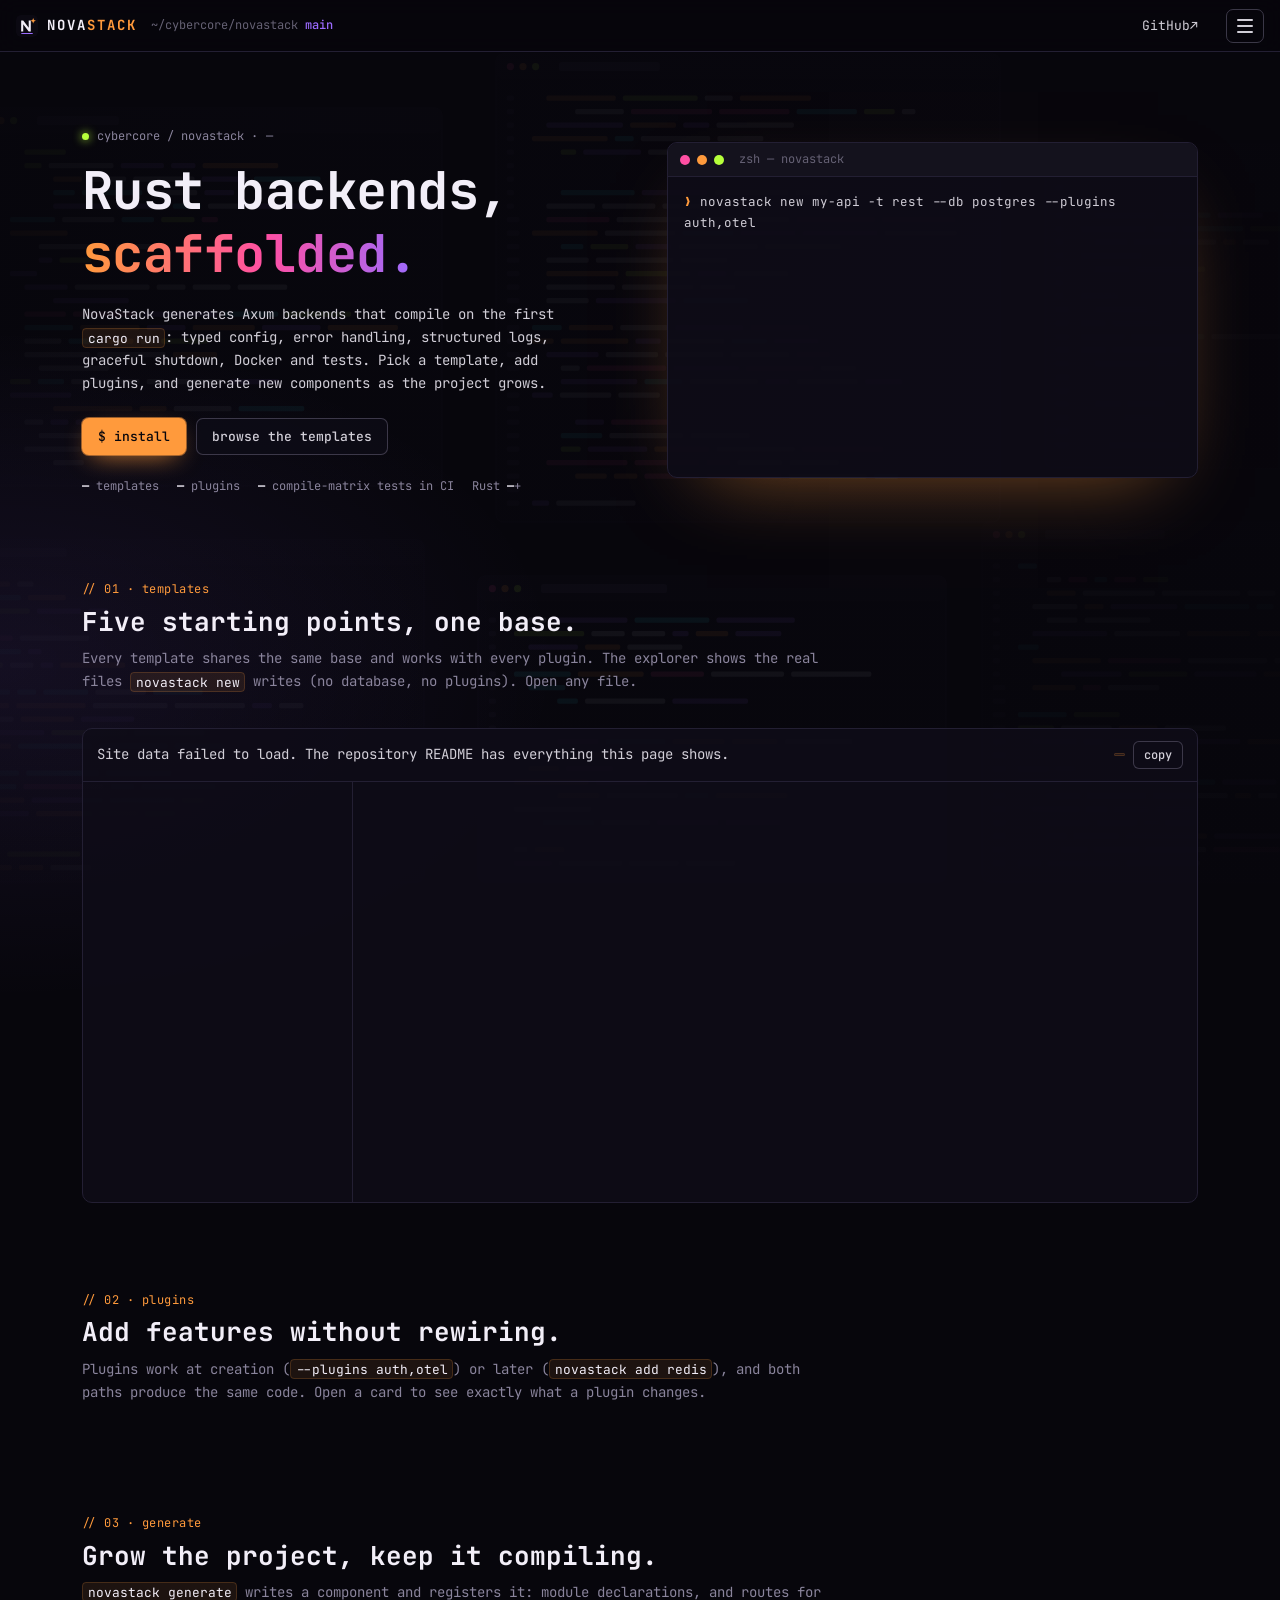
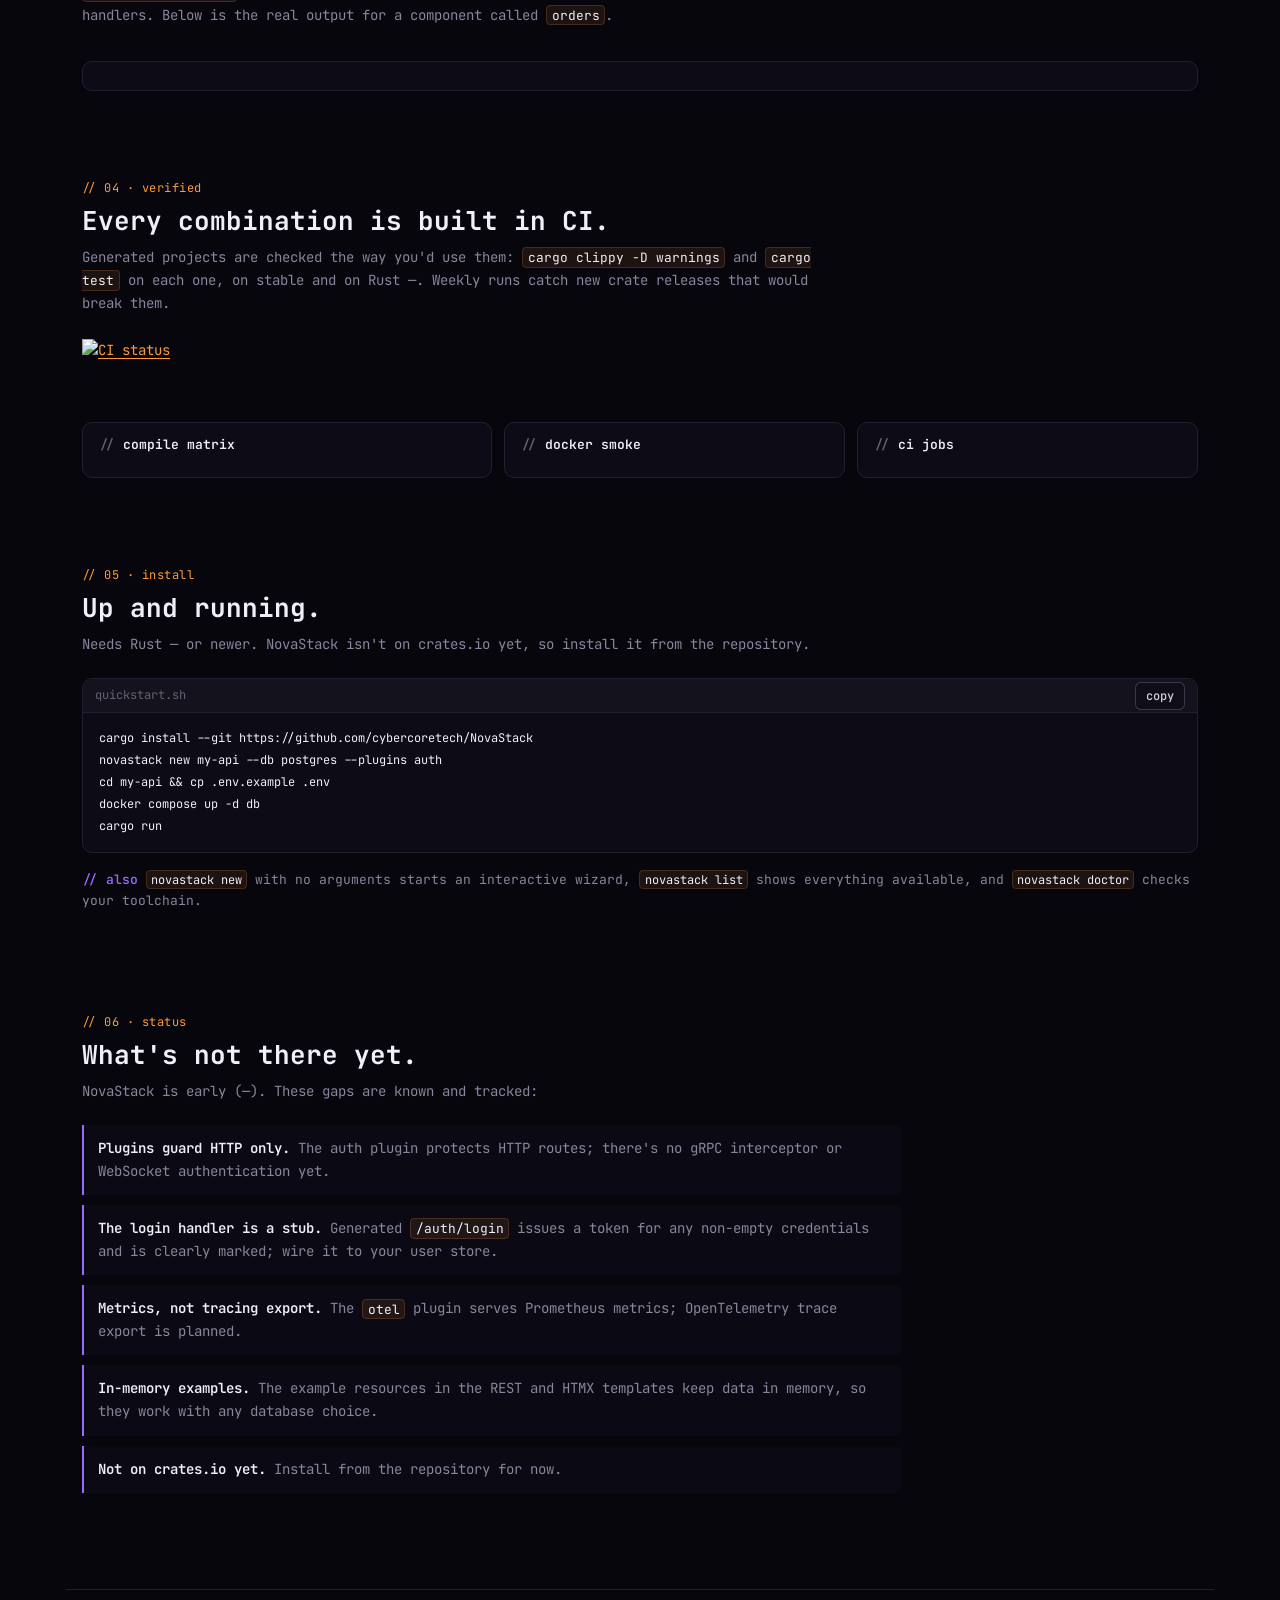
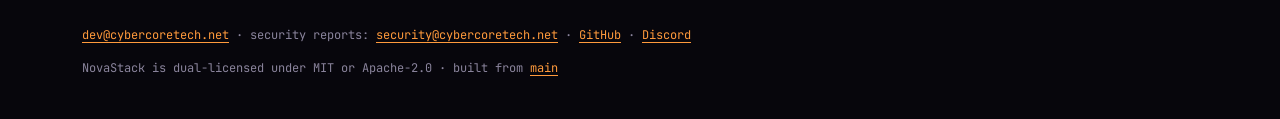
==== site/index.html @ b1d37e84 "feat(site): project website for novastack-rs.pages.dev Static site in site/ (HTML/CSS/JS, no build s" ====
<!doctype html>
<html lang="en">
<head>
  <meta charset="utf-8">
  <meta name="viewport" content="width=device-width, initial-scale=1">
  <title>NovaStack — Rust backends, scaffolded</title>
  <meta name="description" content="NovaStack scaffolds Rust web backends that compile: Axum, optional SQLx, five templates (REST, HTMX, gRPC, realtime, minimal), plugins for auth, metrics, Redis and workers, and a generator for new components. Every combination is built and tested in CI.">
  <meta name="theme-color" content="#07060c">
  <meta name="color-scheme" content="dark">
  <link rel="canonical" href="https://novastack-rs.pages.dev/">
  <meta property="og:type" content="website">
  <meta property="og:title" content="NovaStack — Rust backends, scaffolded">
  <meta property="og:description" content="Axum backends that compile, with five templates, plugins and a component generator. Every combination is tested in CI.">
  <meta property="og:url" content="https://novastack-rs.pages.dev/">
  <meta name="twitter:card" content="summary">
  <link rel="icon" href="assets/favicon.svg" type="image/svg+xml">
  <link rel="preconnect" href="https://fonts.googleapis.com">
  <link rel="preconnect" href="https://fonts.gstatic.com" crossorigin>
  <link rel="stylesheet" href="https://fonts.googleapis.com/css2?family=JetBrains+Mono:ital,wght@0,400;0,500;0,600;0,700;1,400&display=swap">
  <link rel="stylesheet" href="https://cybercoretech.github.io/kit/chooser.css">
  <link rel="stylesheet" href="styles.css">
  <script src="site-config.js"></script>
</head>
<body>
  <a class="skip" href="#main">Skip to content</a>

  <header class="bar">
    <a class="wordmark" href="#top" aria-label="NovaStack home">
      <img src="assets/favicon.svg" alt="" width="22" height="22">
      <span>NOVA<b>STACK</b></span>
    </a>
    <span class="bar-path" aria-hidden="true">~/cybercore/novastack <b>main</b></span>
    <a class="bar-gh" href="https://github.com/cybercoretech/NovaStack" target="_blank" rel="noopener">GitHub <span aria-hidden="true">↗</span><span class="sr"> (opens in a new tab)</span></a>
    <cybercore-theme-chooser shuffle compact match=".bar-gh"></cybercore-theme-chooser>
    <button class="burger" type="button" aria-expanded="false" aria-controls="drawer" aria-label="Open menu">
      <span></span><span></span><span></span>
    </button>
  </header>

  <nav class="drawer" id="drawer" aria-label="Site" hidden>
    <div class="drawer-head"><span class="comment">// navigate</span><button class="drawer-close" type="button" aria-label="Close menu">✕</button></div>
    <ul class="drawer-body" id="drawer-body"></ul>
    <p class="drawer-foot"><kbd>Esc</kbd> to close</p>
  </nav>
  <div class="scrim" hidden></div>

  <main id="main">
    <section class="hero" id="top">
      <div class="hero-copy">
        <p class="eyebrow"><span class="dot"></span>cybercore / novastack · <span data-bind="version">—</span></p>
        <h1>Rust backends,<br><em>scaffolded.</em></h1>
        <p class="lede">NovaStack generates Axum backends that compile on the first <code>cargo run</code>: typed config, error handling, structured logs, graceful shutdown, Docker and tests. Pick a template, add plugins, and generate new components as the project grows.</p>
        <div class="cta">
          <a class="btn btn-primary" href="#install">$ install</a>
          <a class="btn btn-ghost" href="#templates">browse the templates</a>
        </div>
        <ul class="facts" aria-label="At a glance">
          <li><b data-bind="template-count">—</b> templates</li>
          <li><b data-bind="plugin-count">—</b> plugins</li>
          <li><b data-bind="matrix-count">—</b> compile-matrix tests in CI</li>
          <li>Rust <b data-bind="rust">—</b>+</li>
        </ul>
      </div>
      <div class="term-wrap">
        <div class="term-bar"><i></i><i></i><i></i><span>zsh — novastack</span></div>
        <pre class="term" id="term" aria-label="Example session"><span class="tl"><b class="p">❯</b> novastack new my-api -t rest --db postgres --plugins auth,otel</span></pre>
      </div>
    </section>

    <section class="section" id="templates" aria-labelledby="templates-h">
      <header class="section-head">
        <p class="kicker">// 01 · templates</p>
        <h2 id="templates-h">Five starting points, one base.</h2>
        <p>Every template shares the same base and works with every plugin. The explorer shows the real files <code>novastack new</code> writes (no database, no plugins). Open any file.</p>
      </header>
      <div class="tabs" role="tablist" aria-label="Templates" id="template-tabs"></div>
      <div class="explorer" id="template-panel" role="tabpanel">
        <div class="explorer-head">
          <p class="explorer-summary" id="template-summary"></p>
          <div class="cmd"><code id="template-cmd"></code><button class="btn btn-ghost btn-sm copy" type="button" data-copy-from="template-cmd">copy</button></div>
        </div>
        <div class="explorer-body">
          <div class="tree" id="template-tree" role="tree" aria-label="Generated files"></div>
          <div class="code-view" id="template-code" aria-live="polite"></div>
        </div>
      </div>
    </section>

    <section class="section" id="plugins" aria-labelledby="plugins-h">
      <header class="section-head">
        <p class="kicker">// 02 · plugins</p>
        <h2 id="plugins-h">Add features without rewiring.</h2>
        <p>Plugins work at creation (<code>--plugins auth,otel</code>) or later (<code>novastack add redis</code>), and both paths produce the same code. Open a card to see exactly what a plugin changes.</p>
      </header>
      <div class="cards" id="plugin-cards"></div>
    </section>

    <section class="section" id="generate" aria-labelledby="generate-h">
      <header class="section-head">
        <p class="kicker">// 03 · generate</p>
        <h2 id="generate-h">Grow the project, keep it compiling.</h2>
        <p><code>novastack generate</code> writes a component and registers it: module declarations, and routes for handlers. Below is the real output for a component called <code>orders</code>.</p>
      </header>
      <div class="tabs" role="tablist" aria-label="Component kinds" id="generate-tabs"></div>
      <div class="gen-panel" id="generate-panel" role="tabpanel"></div>
    </section>

    <section class="section" id="verified" aria-labelledby="verified-h">
      <header class="section-head">
        <p class="kicker">// 04 · verified</p>
        <h2 id="verified-h">Every combination is built in CI.</h2>
        <p>Generated projects are checked the way you'd use them: <code>cargo clippy -D warnings</code> and <code>cargo test</code> on each one, on stable and on Rust <span data-bind="rust">—</span>. Weekly runs catch new crate releases that would break them.</p>
      </header>
      <p class="badge-row"><a href="https://github.com/cybercoretech/NovaStack/actions/workflows/ci.yml" target="_blank" rel="noopener"><img src="https://github.com/cybercoretech/NovaStack/actions/workflows/ci.yml/badge.svg?branch=main" alt="CI status for the main branch" width="104" height="20"></a></p>
      <div class="verify">
        <div class="panel">
          <h3><span class="comment">// </span>compile matrix</h3>
          <ul class="checks" id="matrix-list"></ul>
        </div>
        <div class="panel">
          <h3><span class="comment">// </span>docker smoke</h3>
          <div id="smoke-list"></div>
        </div>
        <div class="panel">
          <h3><span class="comment">// </span>ci jobs</h3>
          <ul class="checks" id="job-list"></ul>
        </div>
      </div>
    </section>

    <section class="section" id="install" aria-labelledby="install-h">
      <header class="section-head">
        <p class="kicker">// 05 · install</p>
        <h2 id="install-h">Up and running.</h2>
        <p>Needs Rust <span data-bind="rust">—</span> or newer. NovaStack isn't on crates.io yet, so install it from the repository.</p>
      </header>
      <div class="code">
        <div class="code-bar"><span>quickstart.sh</span><button class="copy btn btn-ghost btn-sm" type="button" data-copy-from="install-cmd">copy</button></div>
<pre id="install-cmd"><code>cargo install --git https://github.com/cybercoretech/NovaStack
novastack new my-api --db postgres --plugins auth
cd my-api &amp;&amp; cp .env.example .env
docker compose up -d db
cargo run</code></pre>
      </div>
      <p class="honest"><b>// also</b> <code>novastack new</code> with no arguments starts an interactive wizard, <code>novastack list</code> shows everything available, and <code>novastack doctor</code> checks your toolchain.</p>
    </section>

    <section class="section" id="roadmap" aria-labelledby="roadmap-h">
      <header class="section-head">
        <p class="kicker">// 06 · status</p>
        <h2 id="roadmap-h">What's not there yet.</h2>
        <p>NovaStack is early (<span data-bind="version">—</span>). These gaps are known and tracked:</p>
      </header>
      <ul class="gaps">
        <li><b>Plugins guard HTTP only.</b> The auth plugin protects HTTP routes; there's no gRPC interceptor or WebSocket authentication yet.</li>
        <li><b>The login handler is a stub.</b> Generated <code>/auth/login</code> issues a token for any non-empty credentials and is clearly marked; wire it to your user store.</li>
        <li><b>Metrics, not tracing export.</b> The <code>otel</code> plugin serves Prometheus metrics; OpenTelemetry trace export is planned.</li>
        <li><b>In-memory examples.</b> The example resources in the REST and HTMX templates keep data in memory, so they work with any database choice.</li>
        <li><b>Not on crates.io yet.</b> Install from the repository for now.</li>
      </ul>
    </section>
  </main>

  <dialog class="sheet" id="sheet" aria-labelledby="sheet-title">
    <div class="sheet-bar"><span id="sheet-title"></span><button class="sheet-close" type="button" aria-label="Close">✕</button></div>
    <div class="sheet-body" id="sheet-body"></div>
  </dialog>

  <footer class="footer">
    <cybercore-contact repo="NovaStack">
      <p><a href="mailto:dev@cybercoretech.net">dev@cybercoretech.net</a> · security reports: <a href="mailto:security@cybercoretech.net">security@cybercoretech.net</a> · <a href="https://github.com/cybercoretech" target="_blank" rel="noopener">GitHub</a> · <a href="https://discord.gg/vBMcK5wAx" target="_blank" rel="noopener">Discord</a></p>
    </cybercore-contact>
    <p class="legal">NovaStack is dual-licensed under MIT or Apache-2.0 · built from <a id="built-commit" href="https://github.com/cybercoretech/NovaStack" target="_blank" rel="noopener">main</a> <span id="built-at"></span></p>
  </footer>

  <script type="module" src="https://cybercoretech.github.io/kit/chooser.js"></script>
  <script type="module" src="https://cybercoretech.github.io/kit/contact.js"></script>
  <script type="module" src="site.js"></script>
</body>
</html>
---- site/styles.css ----
/* NovaStack site: an editor-like page. Monospace everywhere, compact sizes,
   nova-orange and violet signal on near-black over a static editor backdrop.
   Palette slots use the Cybercore names (--bg --white --panel --line --muted --acid
   --pink --purple --cyan --orange --red) so the shared theme chooser repaints the whole
   page; every other colour is derived from them with color-mix(). */
:root {
  --bg: #07060c;
  --panel: #0e0c17;
  --line: #231f33;
  --white: #f2eef8;
  --muted: #8a849c;
  --orange: #ff9a3c;
  --purple: #9b6bff;
  --cyan: #2ee6f6;
  --pink: #ff4fa3;
  --acid: #b6ff3b;
  --red: #ff5a5a;

  --fg: color-mix(in srgb, var(--white) 86%, var(--bg));
  --dim: color-mix(in srgb, var(--muted) 72%, var(--bg));
  --panel-2: color-mix(in srgb, var(--panel) 80%, var(--white) 3%);
  --line-hi: color-mix(in srgb, var(--line) 70%, var(--white) 14%);
  --glow-a: color-mix(in srgb, var(--orange) 55%, transparent);
  --glow-b: color-mix(in srgb, var(--purple) 55%, transparent);

  --radius: 10px;
  --max: 1148px;
  --gutter: 16px;
  --mono: "JetBrains Mono", ui-monospace, "Cascadia Code", monospace;
  color-scheme: dark;
}

* { box-sizing: border-box; }
html { scroll-behavior: smooth; scroll-padding-top: 64px; }
@media (prefers-reduced-motion: reduce) {
  html { scroll-behavior: auto; }
  *, *::before, *::after { animation: none !important; transition: none !important; }
}

/* Styled scrollbars (page + inner panes) */
html { scrollbar-color: var(--line-hi) var(--bg); scrollbar-width: thin; }
* { scrollbar-color: var(--line-hi) transparent; scrollbar-width: thin; }
::-webkit-scrollbar { width: 10px; height: 10px; }
::-webkit-scrollbar-track { background: var(--bg); }
::-webkit-scrollbar-thumb { background: linear-gradient(180deg, var(--glow-a), var(--glow-b)); border-radius: 10px; border: 3px solid var(--bg); }
::-webkit-scrollbar-thumb:hover { background: linear-gradient(180deg, var(--orange), var(--purple)); }
::-webkit-scrollbar-corner { background: var(--bg); }

body {
  margin: 0;
  position: relative;
  overflow-x: clip;
  color: var(--fg);
  font: 400 14px/1.65 var(--mono);
  font-feature-settings: "calt" 1, "liga" 1;
  -webkit-font-smoothing: antialiased;
  background:
    radial-gradient(60rem 30rem at 85% -10%, color-mix(in srgb, var(--orange) 10%, transparent), transparent 70%),
    radial-gradient(50rem 30rem at 0% 20%, color-mix(in srgb, var(--purple) 9%, transparent), transparent 70%),
    linear-gradient(90deg, color-mix(in srgb, var(--bg) 93%, transparent) 0%, color-mix(in srgb, var(--bg) 82%, transparent) 25%, color-mix(in srgb, var(--bg) 82%, transparent) 75%, color-mix(in srgb, var(--bg) 93%, transparent) 100%),
    url("assets/backdrop.svg") center top / cover fixed,
    var(--bg);
}

a { color: var(--orange); text-decoration-thickness: 1px; text-underline-offset: 3px; }
a:hover { color: var(--white); }
code, kbd, pre { font-family: var(--mono); }
code { font-size: .92em; color: var(--white); background: color-mix(in srgb, var(--orange) 9%, transparent); border: 1px solid color-mix(in srgb, var(--orange) 18%, transparent); padding: .05em .35em; border-radius: 4px; overflow-wrap: anywhere; }
kbd { font-size: .85em; padding: .05em .4em; border: 1px solid var(--line-hi); border-bottom-width: 2px; border-radius: 4px; background: var(--panel-2); color: var(--white); }
img { max-width: 100%; height: auto; }
:focus-visible { outline: 2px solid var(--orange); outline-offset: 2px; border-radius: 4px; }
.skip { position: absolute; left: -999px; top: 8px; background: var(--orange); color: var(--bg); padding: 6px 10px; border-radius: 6px; z-index: 100; }
.skip:focus { left: 8px; }
.sr { position: absolute; width: 1px; height: 1px; overflow: hidden; clip: rect(0 0 0 0); white-space: nowrap; }
.comment { color: var(--dim); }

/* Buttons */
.btn {
  display: inline-flex; align-items: center; gap: .5em; justify-content: center;
  font: 500 13px/1 var(--mono); padding: 11px 15px; min-height: 36px; border-radius: 7px;
  text-decoration: none; cursor: pointer; border: 1px solid transparent;
  transition: transform .15s, box-shadow .2s, background .2s, border-color .2s, color .2s;
}
.btn:hover { transform: translateY(-1px); }
.btn-primary { color: var(--bg); background: var(--orange); box-shadow: 0 0 0 1px var(--glow-a), 0 8px 26px -10px var(--orange); }
.btn-primary:hover { color: var(--bg); box-shadow: 0 0 0 1px var(--orange), 0 10px 32px -8px var(--orange); }
.btn-ghost { color: var(--fg); background: color-mix(in srgb, var(--panel) 75%, transparent); border-color: var(--line-hi); }
.btn-ghost:hover { color: var(--white); border-color: var(--purple); box-shadow: 0 0 20px -8px var(--purple); }
.btn-sm { padding: 6px 10px; min-height: 28px; font-size: 12px; border-radius: 6px; }

/* Top bar */
.bar {
  position: sticky; top: 0; z-index: 50; height: 52px;
  display: flex; align-items: center; gap: 14px; padding: 0 var(--gutter);
  background: color-mix(in srgb, var(--bg) 82%, transparent);
  backdrop-filter: blur(10px); border-bottom: 1px solid var(--line);
}
.wordmark { display: inline-flex; align-items: center; gap: 9px; color: var(--white); text-decoration: none; font-weight: 700; letter-spacing: .14em; font-size: 14px; min-height: 32px; }
.wordmark b { color: var(--orange); font-weight: 700; }
.wordmark img { width: 22px; height: 22px; border-radius: 5px; }
.bar-path { color: var(--dim); font-size: 12px; }
.bar-path b { color: var(--purple); font-weight: 500; }
.bar-gh { margin-left: auto; color: var(--fg); font-size: 13px; text-decoration: none; min-height: 32px; display: inline-flex; align-items: center; }
.bar-gh:hover { color: var(--white); }
.burger { width: 38px; height: 34px; display: grid; place-content: center; gap: 4px; background: transparent; border: 1px solid var(--line-hi); border-radius: 7px; cursor: pointer; }
.burger span { display: block; width: 16px; height: 2px; background: var(--fg); border-radius: 2px; }
.burger:hover { border-color: var(--orange); }

/* Drawer */
.drawer {
  position: fixed; inset: 0 0 0 auto; z-index: 70; width: min(320px, 86vw);
  background: var(--panel); border-left: 1px solid var(--line-hi);
  display: flex; flex-direction: column; padding: 14px; transform: translateX(100%); transition: transform .22s ease;
}
.drawer.open { transform: none; }
.drawer-head { display: flex; justify-content: space-between; align-items: center; margin-bottom: 10px; }
.drawer-close { background: none; border: 1px solid var(--line-hi); color: var(--fg); border-radius: 6px; width: 32px; height: 32px; cursor: pointer; }
.drawer-body { list-style: none; margin: 0; padding: 0; overflow-y: auto; flex: 1; }
.drawer-body a { display: flex; gap: 10px; padding: 9px 10px; border-radius: 6px; color: var(--fg); text-decoration: none; min-height: 36px; align-items: center; }
.drawer-body a:hover, .drawer-body a:focus-visible { background: var(--panel-2); color: var(--white); }
.drawer-body .n { color: var(--dim); }
.drawer-foot { color: var(--dim); font-size: 12px; margin: 8px 0 0; }
.scrim { position: fixed; inset: 0; z-index: 60; background: color-mix(in srgb, var(--bg) 60%, transparent); }

/* Layout */
main { max-width: var(--max); margin: 0 auto; padding: 0 var(--gutter); }
.section { padding: 64px 0 24px; }
.section-head { max-width: 760px; margin-bottom: 22px; }
.kicker { color: var(--orange); font-size: 12px; margin: 0 0 6px; letter-spacing: .04em; }
h1, h2, h3 { color: var(--white); line-height: 1.2; margin: 0; }
h2 { font-size: clamp(20px, 3vw, 26px); margin-bottom: 10px; font-weight: 700; }
h3 { font-size: 13px; font-weight: 600; margin-bottom: 10px; }
.section-head p:last-child { color: var(--muted); margin: 0; }
.honest { color: var(--muted); font-size: 13px; margin-top: 16px; }
.honest b { color: var(--purple); font-weight: 500; }

/* Hero */
.hero { display: grid; gap: 28px; padding: 48px 0 20px; align-items: center; }
.eyebrow { display: inline-flex; align-items: center; gap: 8px; color: var(--muted); font-size: 12px; margin: 0 0 14px; }
.dot { width: 7px; height: 7px; border-radius: 50%; background: var(--acid); box-shadow: 0 0 10px var(--acid); }
.hero h1 { font-size: clamp(30px, 6vw, 52px); font-weight: 700; letter-spacing: -.01em; }
.hero h1 em { font-style: normal; background: linear-gradient(90deg, var(--orange), var(--pink) 55%, var(--purple)); -webkit-background-clip: text; background-clip: text; color: transparent; }
.lede { color: var(--fg); max-width: 60ch; margin: 18px 0 22px; }
.cta { display: flex; flex-wrap: wrap; gap: 10px; }
.facts { list-style: none; display: flex; flex-wrap: wrap; gap: 8px 18px; padding: 0; margin: 22px 0 0; color: var(--muted); font-size: 12px; }
.facts b { color: var(--white); }

.term-wrap, .code, .explorer, .panel, .card, .gen-panel { background: color-mix(in srgb, var(--panel) 88%, transparent); border: 1px solid var(--line); border-radius: var(--radius); }
.term-wrap { overflow: hidden; box-shadow: 0 30px 80px -40px var(--glow-a); min-width: 0; }
.term-bar, .code-bar, .sheet-bar { display: flex; align-items: center; gap: 7px; padding: 0 12px; height: 34px; border-bottom: 1px solid var(--line); background: var(--panel-2); color: var(--dim); font-size: 12px; }
.term-bar i { width: 10px; height: 10px; border-radius: 50%; background: var(--line-hi); }
.term-bar i:nth-child(1) { background: var(--pink); } .term-bar i:nth-child(2) { background: var(--orange); } .term-bar i:nth-child(3) { background: var(--acid); }
.term-bar span { margin-left: 8px; }
.term { margin: 0; padding: 14px 16px; min-height: 300px; font-size: 12.5px; line-height: 1.7; color: var(--fg); white-space: pre-wrap; overflow-wrap: anywhere; }
.term .p { color: var(--orange); } .term .ok { color: var(--acid); } .term s { text-decoration: none; color: var(--muted); } .term .f { color: var(--cyan); }
.caret { display: inline-block; width: 8px; height: 1.1em; vertical-align: -2px; background: var(--orange); animation: blink 1s steps(1) infinite; }
@keyframes blink { 50% { opacity: 0; } }

/* Tabs */
.tabs { display: flex; flex-wrap: wrap; gap: 6px; margin-bottom: 12px; }
.tabs button {
  font: 500 13px/1 var(--mono); color: var(--muted); background: color-mix(in srgb, var(--panel) 80%, transparent);
  border: 1px solid var(--line); border-radius: 7px; padding: 9px 13px; min-height: 36px; cursor: pointer;
}
.tabs button:hover { color: var(--white); border-color: var(--line-hi); }
.tabs button[aria-selected="true"] { color: var(--white); border-color: var(--orange); box-shadow: inset 0 -2px 0 var(--orange); }
.tabs button .def { color: var(--dim); font-size: 11px; margin-left: 6px; }

/* Template explorer */
.explorer { overflow: hidden; }
.explorer-head { display: flex; flex-wrap: wrap; gap: 10px 16px; align-items: center; justify-content: space-between; padding: 12px 14px; border-bottom: 1px solid var(--line); }
.explorer-summary { margin: 0; color: var(--fg); flex: 1 1 280px; }
.cmd { display: flex; align-items: center; gap: 8px; min-width: 0; max-width: 100%; }
.cmd code { white-space: nowrap; overflow-x: auto; max-width: 100%; }
.explorer-body { display: grid; grid-template-columns: 1fr; min-height: 420px; }
.tree { border-bottom: 1px solid var(--line); padding: 8px 0; max-height: 260px; overflow: auto; font-size: 12.5px; }
.tree-item { display: flex; align-items: center; gap: 6px; width: 100%; text-align: left; background: none; border: 0; color: var(--fg); font: inherit; padding: 4px 12px; min-height: 28px; cursor: pointer; white-space: nowrap; }
.tree-item:hover { background: var(--panel-2); color: var(--white); }
.tree-item[aria-selected="true"] { background: color-mix(in srgb, var(--orange) 14%, transparent); color: var(--white); box-shadow: inset 2px 0 0 var(--orange); }
.tree-item .ic { color: var(--dim); width: 1.2em; flex: none; text-align: center; }
.tree-item.dir { color: var(--muted); }
.tree-item.dir .ic { color: var(--purple); }
.tree-item .meta { margin-left: auto; color: var(--dim); font-size: 11px; padding-left: 10px; }
.tree-item.test .name { color: var(--acid); }
.code-view { min-width: 0; display: flex; flex-direction: column; }
.code-view .code-bar { justify-content: space-between; }
.code-view pre { margin: 0; padding: 12px 0; overflow: auto; max-height: 560px; font-size: 12.5px; line-height: 1.6; flex: 1; }
.code-view code, .diff code { background: none; border: 0; padding: 0; color: var(--fg); font-size: inherit; overflow-wrap: normal; }
.line { display: block; padding: 0 14px 0 0; white-space: pre; }
.line .ln { display: inline-block; width: 3.4em; padding-right: 1em; text-align: right; color: var(--dim); user-select: none; }

/* Syntax colours */
.t-k { color: var(--purple); } .t-s { color: var(--acid); } .t-c { color: var(--dim); font-style: italic; }
.t-n { color: var(--orange); } .t-t { color: var(--cyan); } .t-m { color: var(--pink); } .t-a { color: var(--muted); }
.d-add { background: color-mix(in srgb, var(--acid) 10%, transparent); } .d-add .tx { color: var(--acid); }
.d-del { background: color-mix(in srgb, var(--red) 10%, transparent); } .d-del .tx { color: var(--red); }
.d-hunk .tx { color: var(--purple); } .d-file .tx { color: var(--muted); }

/* Plugin cards */
.cards { display: grid; grid-template-columns: 1fr; gap: 12px; }
.card { display: flex; flex-direction: column; gap: 10px; padding: 16px; text-align: left; color: var(--fg); font: inherit; cursor: pointer; transition: border-color .2s, transform .15s, box-shadow .2s; }
.card:hover, .card:focus-visible { border-color: var(--orange); transform: translateY(-2px); box-shadow: 0 18px 40px -24px var(--orange); }
.card .card-file { color: var(--dim); font-size: 12px; }
.card h3 { font-size: 15px; margin: 0; }
.card p { margin: 0; color: var(--muted); font-size: 13px; }
.card .chips { display: flex; flex-wrap: wrap; gap: 6px; margin-top: auto; }
.chip { font-size: 11px; color: var(--fg); border: 1px solid var(--line-hi); border-radius: 999px; padding: 2px 9px; }
.chip.c-dep { color: var(--orange); border-color: color-mix(in srgb, var(--orange) 35%, transparent); }
.card .open { color: var(--orange); font-size: 12px; }

/* Generate */
.gen-panel { padding: 14px; display: grid; gap: 14px; }
.gen-panel > p { margin: 0; color: var(--fg); }
.gen-files { display: grid; gap: 12px; }
.gen-files .code { overflow: hidden; }
.gen-files pre { margin: 0; padding: 10px 0; overflow: auto; max-height: 360px; font-size: 12.5px; line-height: 1.6; }
.label { font-size: 11px; color: var(--bg); background: var(--acid); border-radius: 4px; padding: 1px 6px; }
.label.patched { background: var(--purple); }

/* Verification */
.badge-row { margin: 0 0 14px; }
.badge-row a { display: inline-block; padding: 2px 0; }
.badge-row img { display: block; height: 20px; width: auto; }
.verify { display: grid; grid-template-columns: 1fr; gap: 12px; }
.panel { padding: 14px 16px; }
.checks { list-style: none; margin: 0; padding: 0; display: grid; gap: 6px; font-size: 12.5px; }
.checks li { display: flex; gap: 8px; align-items: baseline; }
.checks li::before { content: "✓"; color: var(--acid); flex: none; }
.checks li span { color: var(--muted); font-size: 12px; }
.smoke-group + .smoke-group { margin-top: 12px; }
.smoke-group p { margin: 0 0 6px; color: var(--fg); font-size: 12.5px; }

/* Code block */
.code { overflow: hidden; }
.code-bar { justify-content: space-between; }
.code pre { margin: 0; padding: 14px 16px; overflow-x: auto; font-size: 13px; line-height: 1.7; color: var(--fg); }
.code pre code { background: none; border: 0; padding: 0; overflow-wrap: normal; }

/* Gaps */
.gaps { margin: 0; padding: 0; list-style: none; display: grid; gap: 10px; max-width: 820px; }
.gaps li { padding: 12px 14px; border-left: 2px solid var(--purple); background: color-mix(in srgb, var(--panel) 70%, transparent); border-radius: 0 8px 8px 0; color: var(--muted); }
.gaps b { color: var(--white); font-weight: 600; }

/* Sheet (plugin details) */
.sheet { width: min(900px, calc(100vw - 24px)); max-height: min(86vh, 900px); padding: 0; border: 1px solid var(--line-hi); border-radius: var(--radius); background: var(--panel); color: var(--fg); overflow: hidden; }
.sheet::backdrop { background: color-mix(in srgb, var(--bg) 70%, transparent); backdrop-filter: blur(3px); }
.sheet[open] { display: flex; flex-direction: column; }
.sheet-bar { justify-content: space-between; color: var(--muted); }
.sheet-close { background: none; border: 1px solid var(--line-hi); color: var(--fg); border-radius: 6px; width: 30px; height: 28px; cursor: pointer; }
.sheet-body { padding: 16px; overflow: auto; display: grid; gap: 16px; }
.sheet-body h3 { font-size: 13px; margin: 0 0 6px; color: var(--orange); font-weight: 600; }
.sheet-body ul { margin: 0; padding-left: 1.2em; }
.sheet-body .note { color: var(--muted); border-left: 2px solid var(--purple); padding-left: 10px; margin: 0; }
.sheet-body .code pre { max-height: 320px; overflow: auto; padding: 10px 0; font-size: 12px; }

/* Footer */
.footer { max-width: var(--max); margin: 72px auto 0; padding: 24px var(--gutter) 40px; border-top: 1px solid var(--line); color: var(--muted); font-size: 12px; }
.legal { margin: 14px 0 0; }

/* Wider screens */
@media (min-width: 640px) {
  .cards { grid-template-columns: repeat(2, 1fr); }
}
@media (min-width: 900px) {
  .hero { grid-template-columns: 1.05fr 1fr; padding-top: 72px; }
  .explorer-body { grid-template-columns: 270px 1fr; }
  .tree { border-bottom: 0; border-right: 1px solid var(--line); max-height: 600px; }
  .verify { grid-template-columns: 1.2fr 1fr 1fr; }
  .cards { grid-template-columns: repeat(4, 1fr); }
}
@media (max-width: 720px) {
  .bar-path { display: none; }
  .bar { gap: 10px; }
}
@media (max-width: 420px) {
  .bar-gh { display: none; }
}
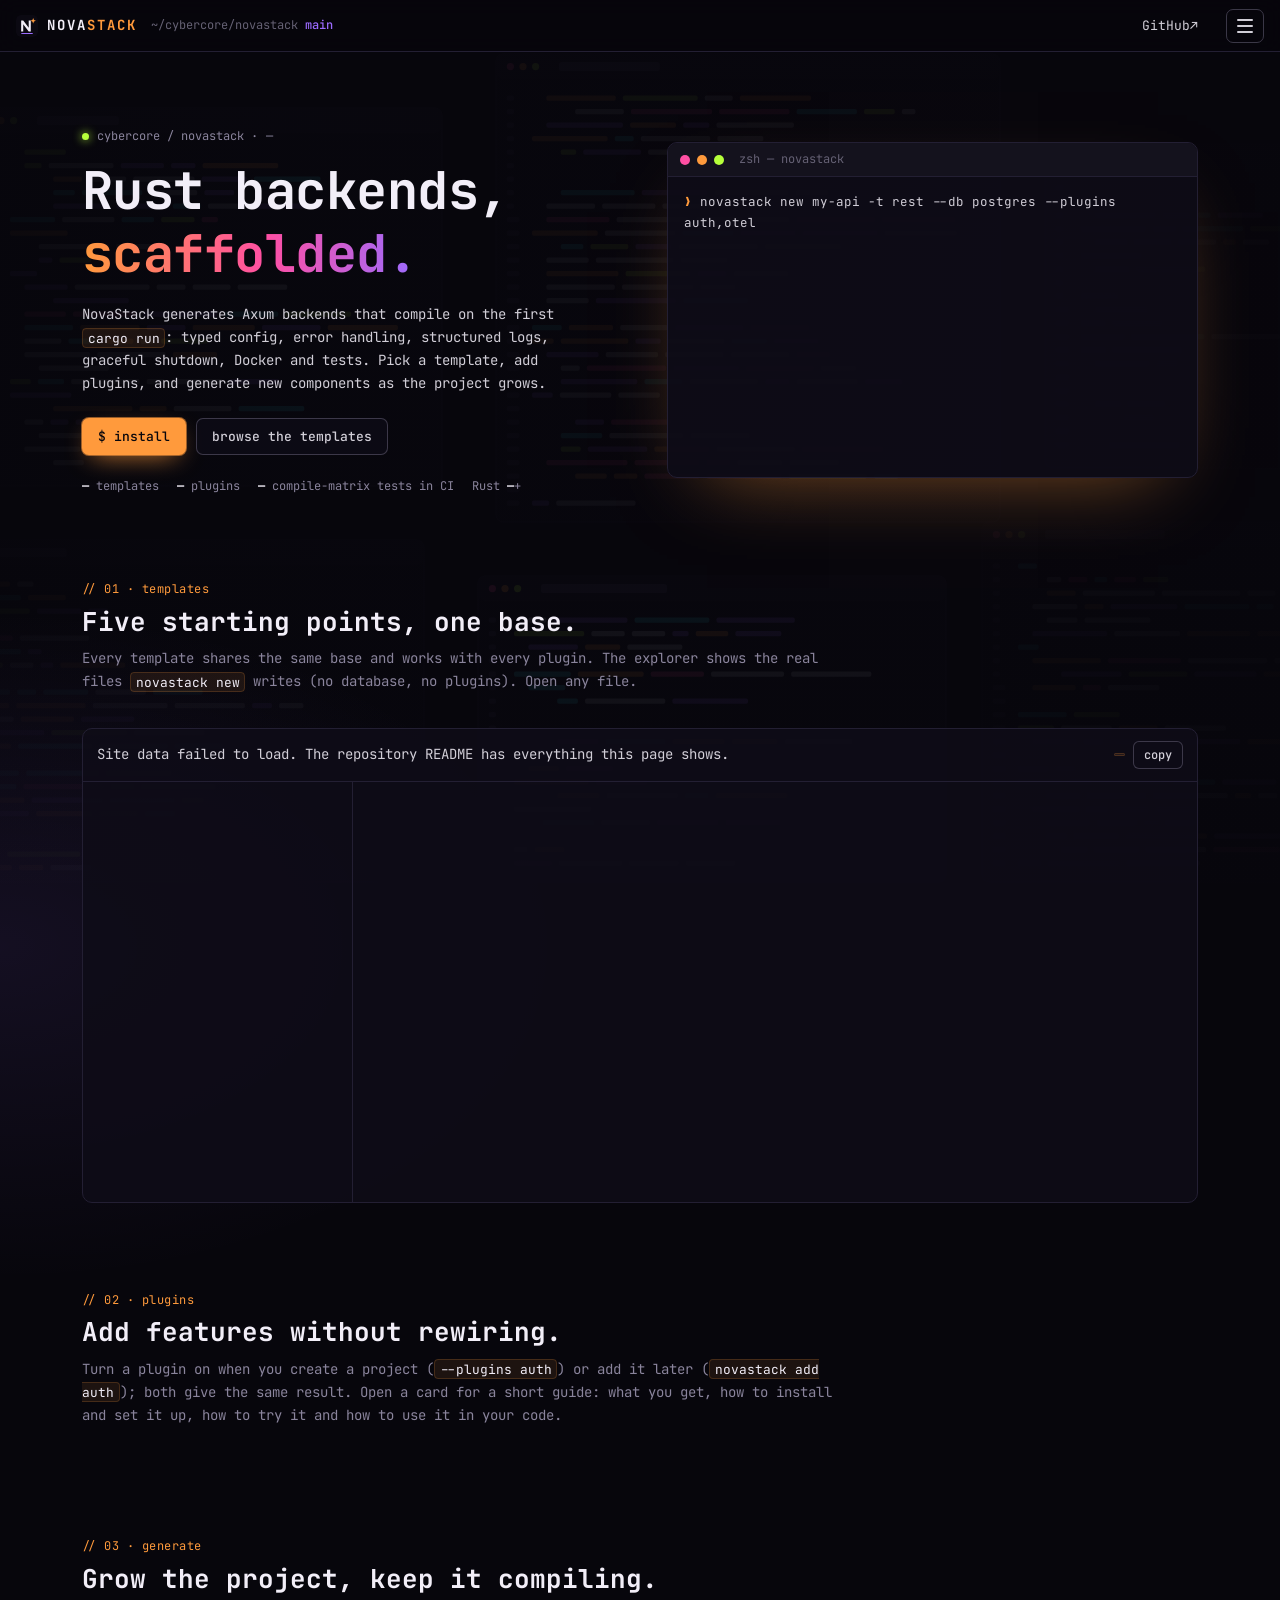
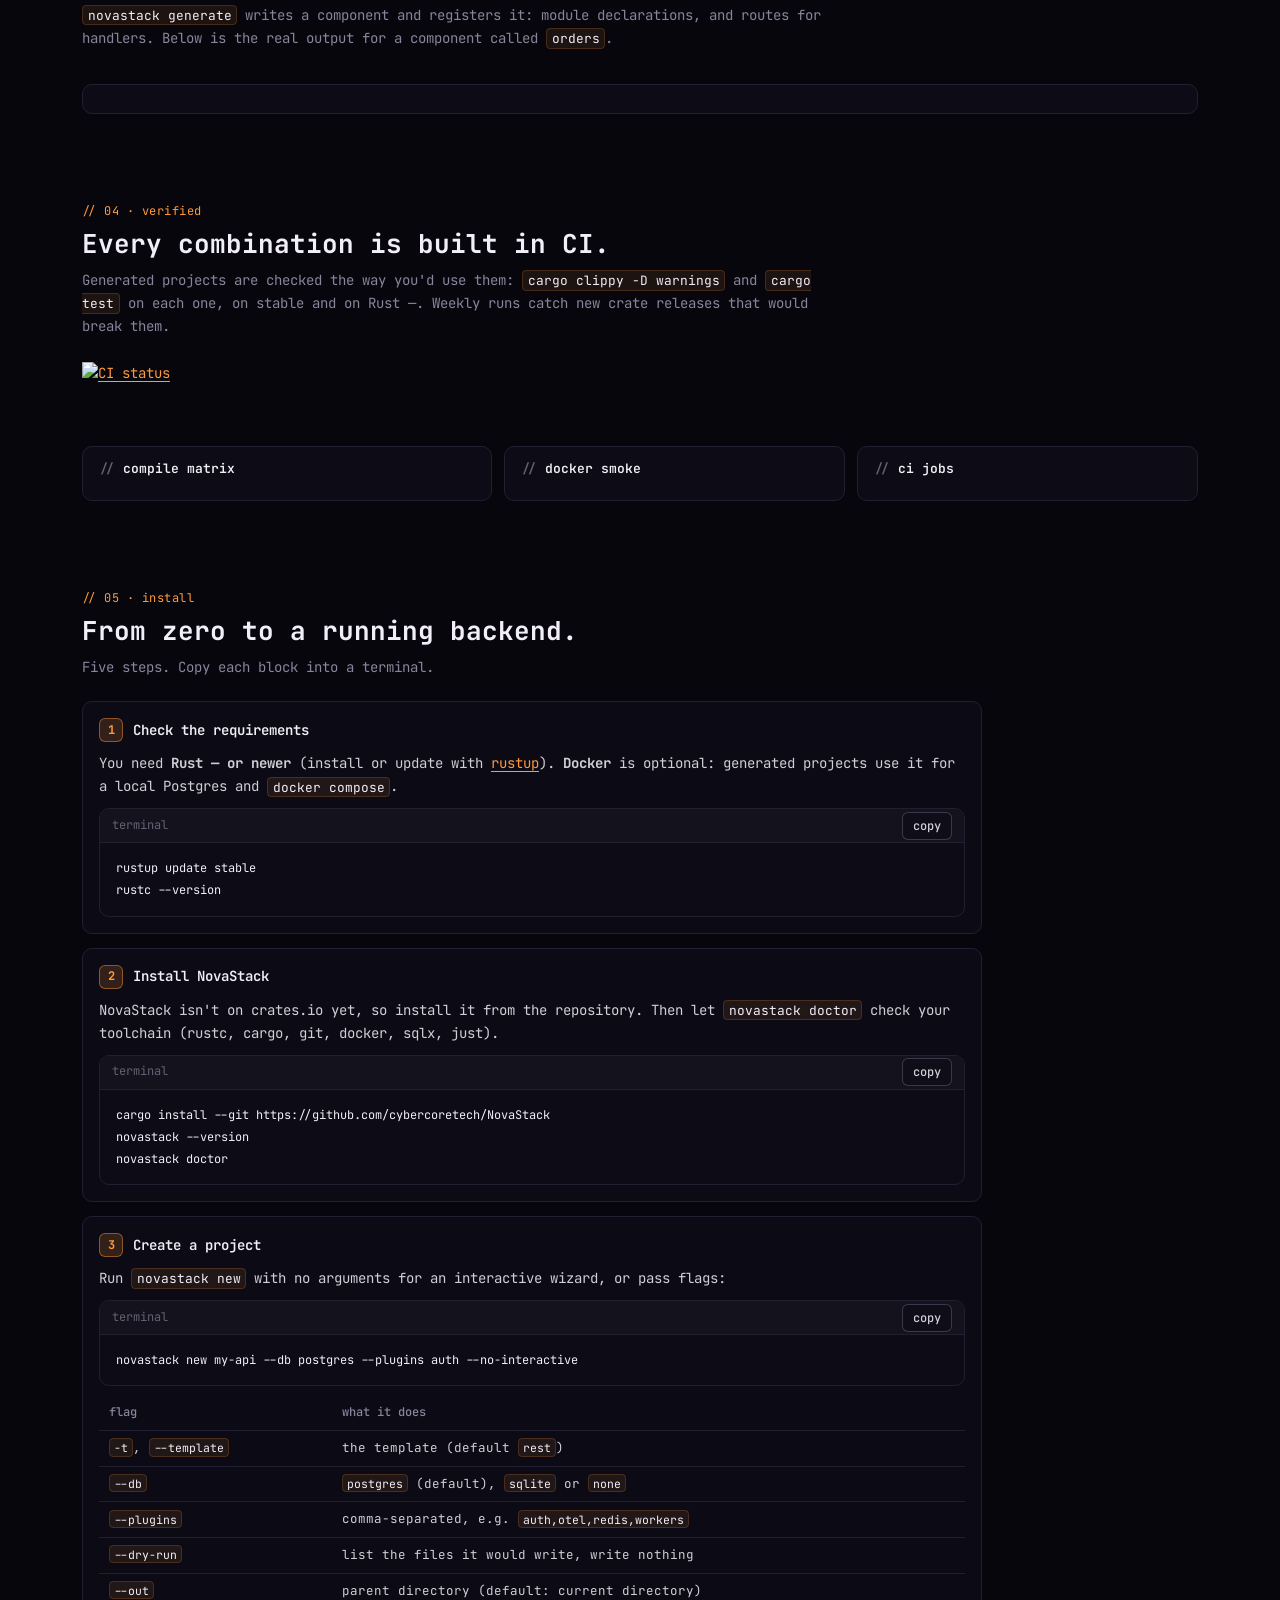
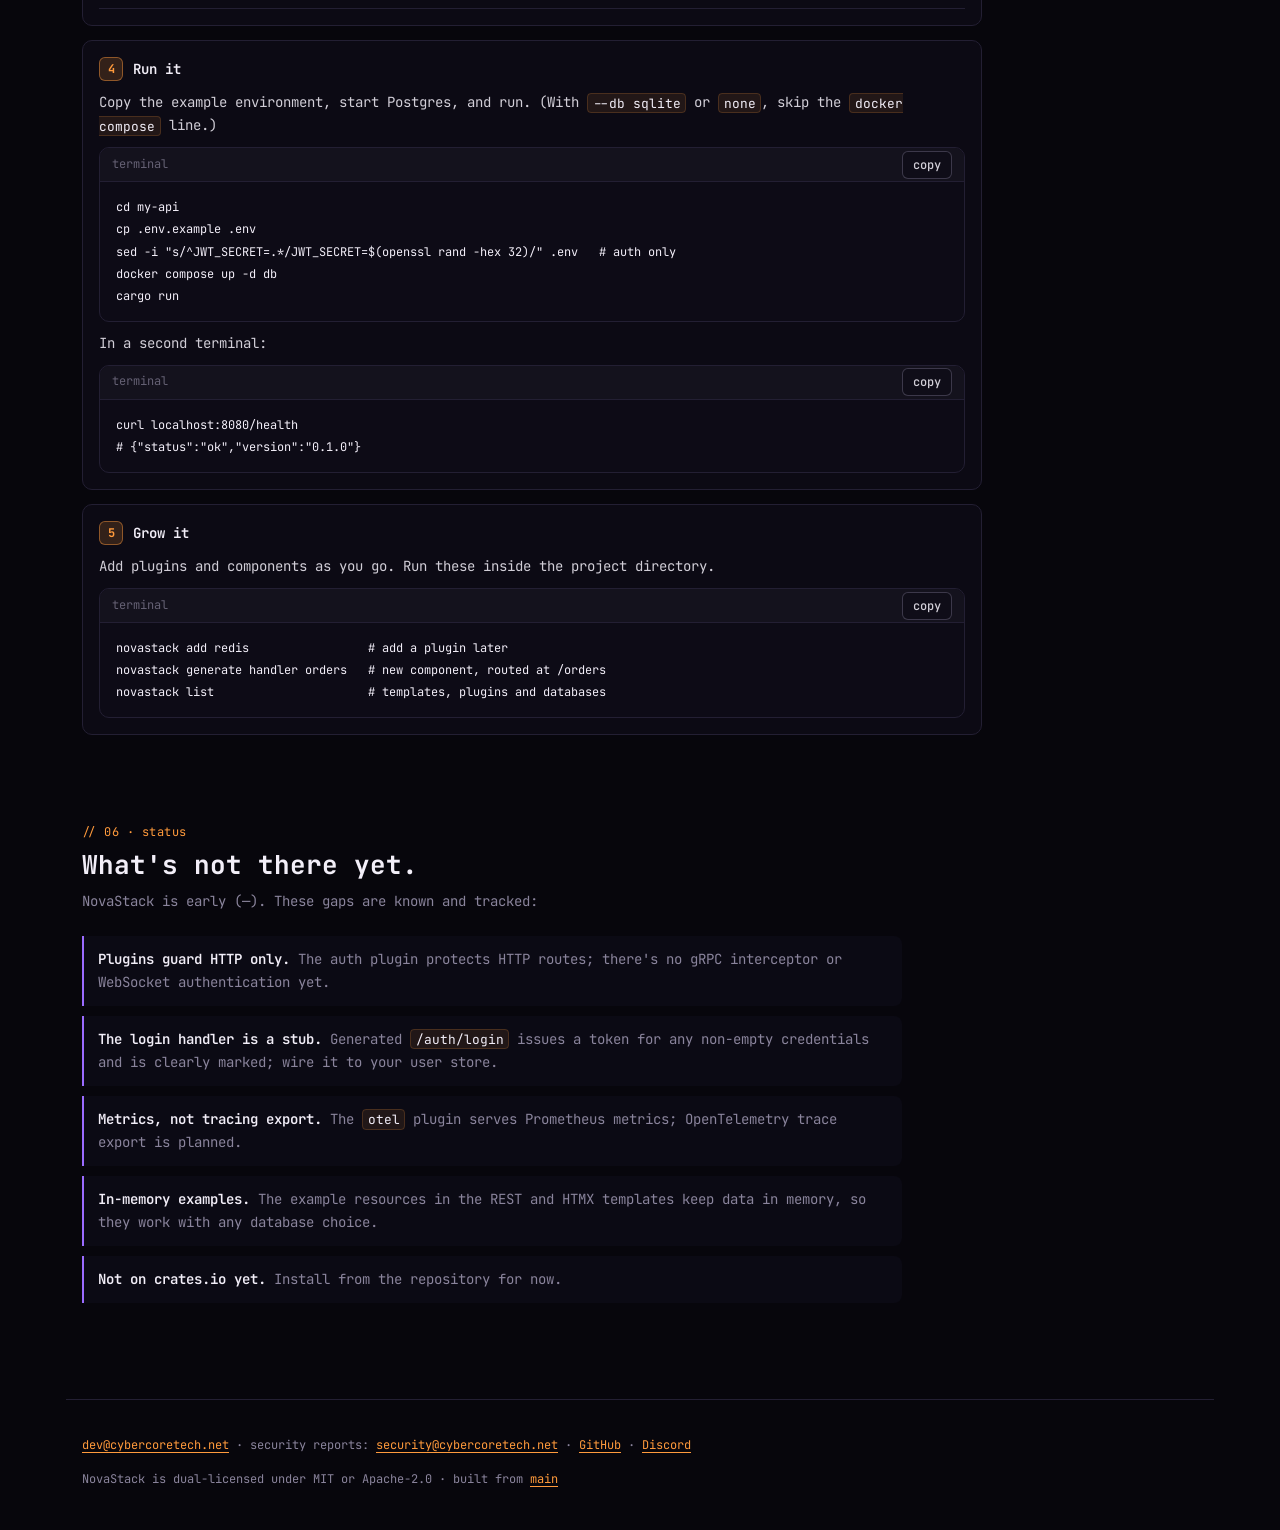
==== commit 775f0d8b: "feat(site): step-by-step install guide and usage guides for plugins Install section: replaces the fi" ====
--- a/site/index.html
+++ b/site/index.html
@@ -90,7 +90,7 @@
       <header class="section-head">
         <p class="kicker">// 02 · plugins</p>
         <h2 id="plugins-h">Add features without rewiring.</h2>
-        <p>Plugins work at creation (<code>--plugins auth,otel</code>) or later (<code>novastack add redis</code>), and both paths produce the same code. Open a card to see exactly what a plugin changes.</p>
+        <p>Turn a plugin on when you create a project (<code>--plugins auth</code>) or add it later (<code>novastack add auth</code>); both give the same result. Open a card for a short guide: what you get, how to install and set it up, how to try it and how to use it in your code.</p>
       </header>
       <div class="cards" id="plugin-cards"></div>
     </section>
@@ -131,18 +131,64 @@
     <section class="section" id="install" aria-labelledby="install-h">
       <header class="section-head">
         <p class="kicker">// 05 · install</p>
-        <h2 id="install-h">Up and running.</h2>
-        <p>Needs Rust <span data-bind="rust">—</span> or newer. NovaStack isn't on crates.io yet, so install it from the repository.</p>
-      </header>
-      <div class="code">
-        <div class="code-bar"><span>quickstart.sh</span><button class="copy btn btn-ghost btn-sm" type="button" data-copy-from="install-cmd">copy</button></div>
-<pre id="install-cmd"><code>cargo install --git https://github.com/cybercoretech/NovaStack
-novastack new my-api --db postgres --plugins auth
-cd my-api &amp;&amp; cp .env.example .env
+        <h2 id="install-h">From zero to a running backend.</h2>
+        <p>Five steps. Copy each block into a terminal.</p>
+      </header>
+      <ol class="steps">
+        <li class="step">
+          <h3><span class="step-n">1</span>Check the requirements</h3>
+          <p>You need <b>Rust <span data-bind="rust">—</span> or newer</b> (install or update with <a href="https://rustup.rs" target="_blank" rel="noopener">rustup</a>). <b>Docker</b> is optional: generated projects use it for a local Postgres and <code>docker compose</code>.</p>
+          <div class="code"><div class="code-bar"><span>terminal</span><button class="copy btn btn-ghost btn-sm" type="button" data-copy-from="step-req">copy</button></div>
+<pre id="step-req"><code>rustup update stable
+rustc --version</code></pre></div>
+        </li>
+        <li class="step">
+          <h3><span class="step-n">2</span>Install NovaStack</h3>
+          <p>NovaStack isn't on crates.io yet, so install it from the repository. Then let <code>novastack doctor</code> check your toolchain (rustc, cargo, git, docker, sqlx, just).</p>
+          <div class="code"><div class="code-bar"><span>terminal</span><button class="copy btn btn-ghost btn-sm" type="button" data-copy-from="step-install">copy</button></div>
+<pre id="step-install"><code>cargo install --git https://github.com/cybercoretech/NovaStack
+novastack --version
+novastack doctor</code></pre></div>
+        </li>
+        <li class="step">
+          <h3><span class="step-n">3</span>Create a project</h3>
+          <p>Run <code>novastack new</code> with no arguments for an interactive wizard, or pass flags:</p>
+          <div class="code"><div class="code-bar"><span>terminal</span><button class="copy btn btn-ghost btn-sm" type="button" data-copy-from="step-new">copy</button></div>
+<pre id="step-new"><code>novastack new my-api --db postgres --plugins auth --no-interactive</code></pre></div>
+          <table class="flags">
+            <thead><tr><th scope="col">flag</th><th scope="col">what it does</th></tr></thead>
+            <tbody>
+              <tr><td><code>-t</code>, <code>--template</code></td><td><span id="flag-templates">the template</span> (default <code>rest</code>)</td></tr>
+              <tr><td><code>--db</code></td><td><code>postgres</code> (default), <code>sqlite</code> or <code>none</code></td></tr>
+              <tr><td><code>--plugins</code></td><td>comma-separated, e.g. <code>auth,otel,redis,workers</code></td></tr>
+              <tr><td><code>--dry-run</code></td><td>list the files it would write, write nothing</td></tr>
+              <tr><td><code>--out</code></td><td>parent directory (default: current directory)</td></tr>
+            </tbody>
+          </table>
+        </li>
+        <li class="step">
+          <h3><span class="step-n">4</span>Run it</h3>
+          <p>Copy the example environment, start Postgres, and run. (With <code>--db sqlite</code> or <code>none</code>, skip the <code>docker compose</code> line.)</p>
+          <div class="code"><div class="code-bar"><span>terminal</span><button class="copy btn btn-ghost btn-sm" type="button" data-copy-from="step-run">copy</button></div>
+<pre id="step-run"><code>cd my-api
+cp .env.example .env
+sed -i "s/^JWT_SECRET=.*/JWT_SECRET=$(openssl rand -hex 32)/" .env   # auth only
 docker compose up -d db
-cargo run</code></pre>
-      </div>
-      <p class="honest"><b>// also</b> <code>novastack new</code> with no arguments starts an interactive wizard, <code>novastack list</code> shows everything available, and <code>novastack doctor</code> checks your toolchain.</p>
+cargo run</code></pre></div>
+          <p>In a second terminal:</p>
+          <div class="code"><div class="code-bar"><span>terminal</span><button class="copy btn btn-ghost btn-sm" type="button" data-copy-from="step-check">copy</button></div>
+<pre id="step-check"><code>curl localhost:8080/health
+# {"status":"ok","version":"0.1.0"}</code></pre></div>
+        </li>
+        <li class="step">
+          <h3><span class="step-n">5</span>Grow it</h3>
+          <p>Add plugins and components as you go. Run these inside the project directory.</p>
+          <div class="code"><div class="code-bar"><span>terminal</span><button class="copy btn btn-ghost btn-sm" type="button" data-copy-from="step-grow">copy</button></div>
+<pre id="step-grow"><code>novastack add redis                 # add a plugin later
+novastack generate handler orders   # new component, routed at /orders
+novastack list                      # templates, plugins and databases</code></pre></div>
+        </li>
+      </ol>
     </section>
 
     <section class="section" id="roadmap" aria-labelledby="roadmap-h">
--- a/site/styles.css
+++ b/site/styles.css
@@ -187,6 +187,7 @@
 .code-view pre { margin: 0; padding: 12px 0; overflow: auto; max-height: 560px; font-size: 12.5px; line-height: 1.6; flex: 1; }
 .code-view code, .diff code { background: none; border: 0; padding: 0; color: var(--fg); font-size: inherit; overflow-wrap: normal; }
 .line { display: block; padding: 0 14px 0 0; white-space: pre; }
+.line.bare { padding-left: 14px; }
 .line .ln { display: inline-block; width: 3.4em; padding-right: 1em; text-align: right; color: var(--dim); user-select: none; }
 
 /* Syntax colours */
@@ -236,6 +237,34 @@
 .code pre { margin: 0; padding: 14px 16px; overflow-x: auto; font-size: 13px; line-height: 1.7; color: var(--fg); }
 .code pre code { background: none; border: 0; padding: 0; overflow-wrap: normal; }
 
+/* Install steps */
+.steps { list-style: none; margin: 0; padding: 0; display: grid; gap: 14px; max-width: 900px; counter-reset: none; }
+.step { padding: 16px; background: color-mix(in srgb, var(--panel) 80%, transparent); border: 1px solid var(--line); border-radius: var(--radius); display: grid; gap: 10px; min-width: 0; }
+.step h3, .guide-step h3 { display: flex; align-items: center; gap: 10px; font-size: 14px; margin: 0; color: var(--white); }
+.step p { margin: 0; color: var(--fg); }
+.step-n { display: inline-grid; place-items: center; width: 24px; height: 24px; flex: none; border-radius: 6px; background: color-mix(in srgb, var(--orange) 16%, transparent); border: 1px solid color-mix(in srgb, var(--orange) 45%, transparent); color: var(--orange); font-size: 12px; font-weight: 700; }
+.flags { width: 100%; border-collapse: collapse; font-size: 12.5px; }
+.flags th, .flags td { text-align: left; padding: 7px 10px; border-bottom: 1px solid var(--line); vertical-align: top; }
+.flags th { color: var(--muted); font-weight: 500; font-size: 12px; }
+.flags td:first-child { white-space: nowrap; }
+
+/* Plugin guide (sheet) */
+.guide-lede { margin: 0; color: var(--white); font-size: 15px; }
+.guide-step { display: grid; gap: 8px; }
+.guide-step p { margin: 0; }
+.gets, .envs { margin: 0; padding-left: 1.2em; display: grid; gap: 4px; }
+.envs li { color: var(--muted); }
+.envs code { color: var(--white); }
+.hint { color: var(--muted); font-size: 12.5px; }
+.sheet-body .note b { color: var(--white); font-weight: 600; }
+.changes { border: 1px solid var(--line); border-radius: 8px; background: color-mix(in srgb, var(--panel-2) 70%, transparent); }
+.changes summary { cursor: pointer; padding: 10px 12px; min-height: 36px; color: var(--muted); font-size: 12.5px; }
+.changes summary:hover { color: var(--white); }
+.changes[open] summary { border-bottom: 1px solid var(--line); color: var(--white); }
+.changes-body { padding: 12px; display: grid; gap: 14px; }
+.card .card-tag { color: var(--white); font-size: 13px; }
+.card-cmd { align-self: flex-start; font-size: 11.5px; }
+
 /* Gaps */
 .gaps { margin: 0; padding: 0; list-style: none; display: grid; gap: 10px; max-width: 820px; }
 .gaps li { padding: 12px 14px; border-left: 2px solid var(--purple); background: color-mix(in srgb, var(--panel) 70%, transparent); border-radius: 0 8px 8px 0; color: var(--muted); }
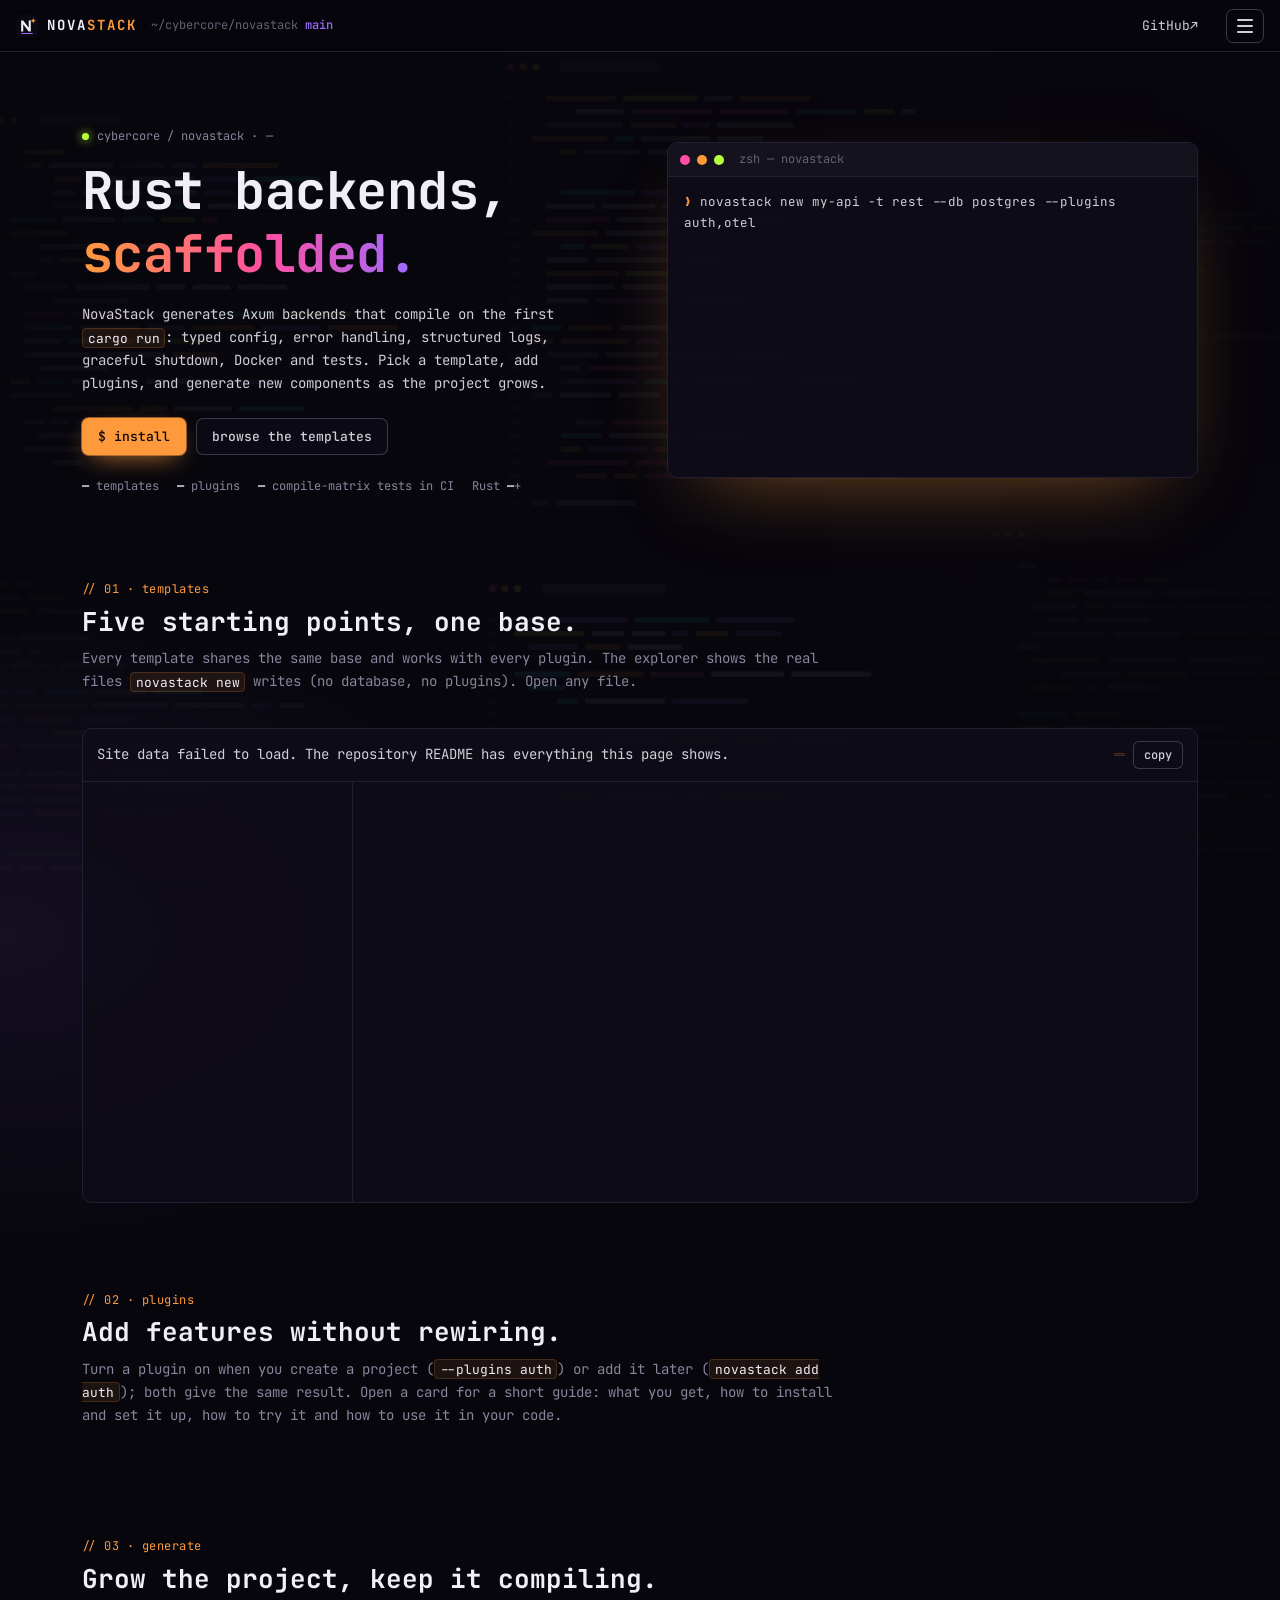
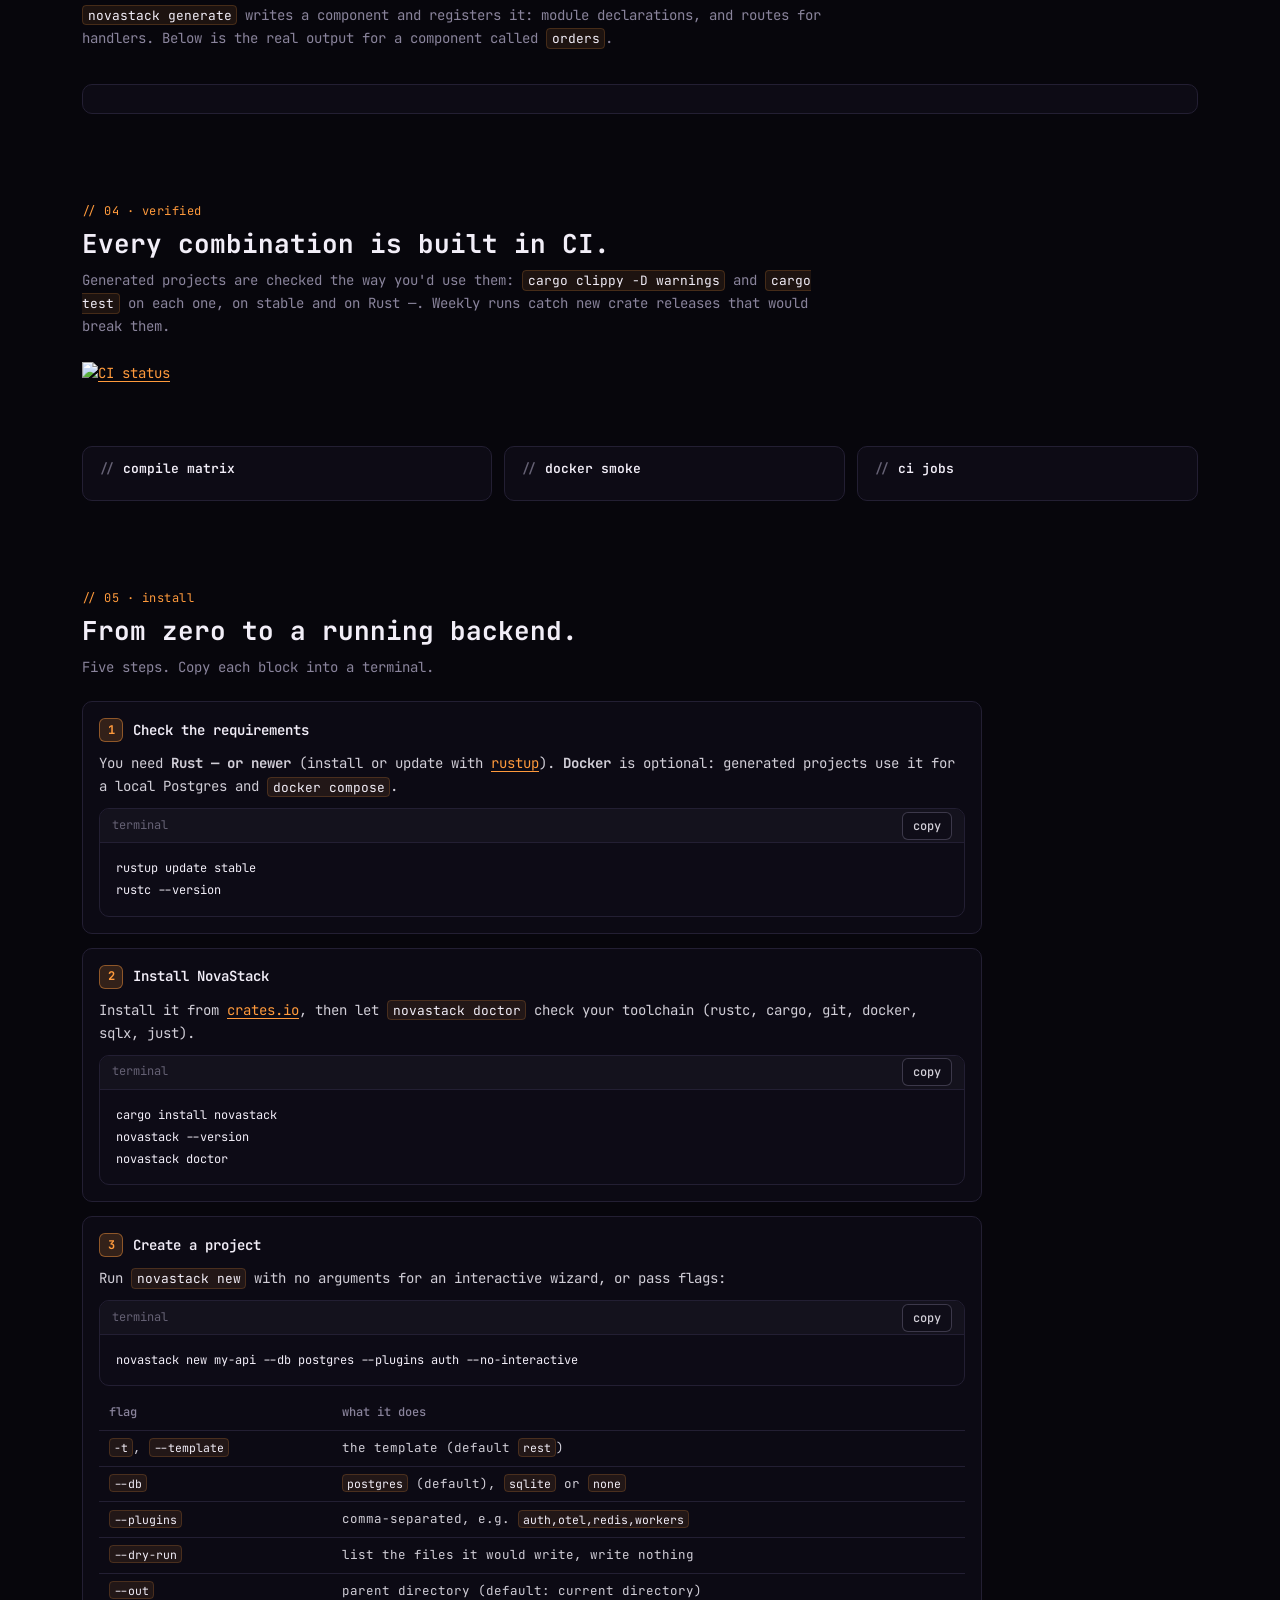
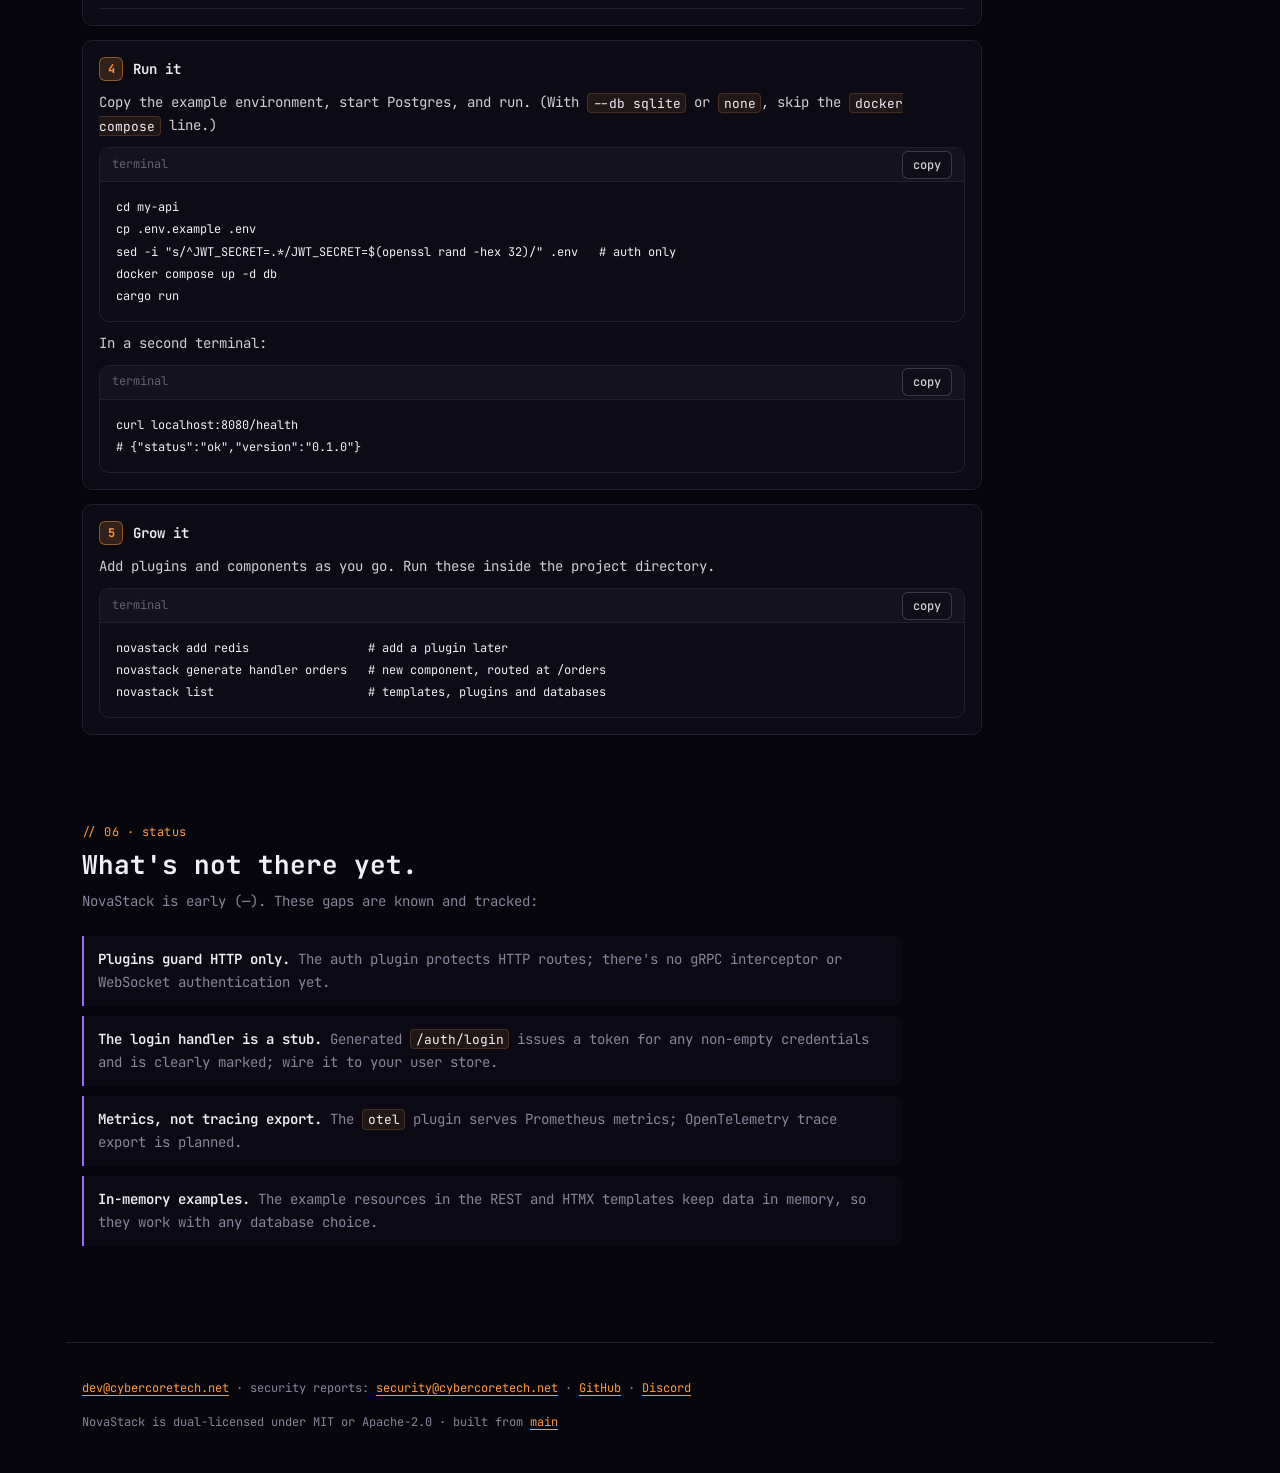
==== commit ae8b24ea: "release: prepare v0.1.0 for crates.io - Cargo.toml: `include` list so the crate ships only the CLI, " ====
--- a/site/index.html
+++ b/site/index.html
@@ -144,9 +144,9 @@
         </li>
         <li class="step">
           <h3><span class="step-n">2</span>Install NovaStack</h3>
-          <p>NovaStack isn't on crates.io yet, so install it from the repository. Then let <code>novastack doctor</code> check your toolchain (rustc, cargo, git, docker, sqlx, just).</p>
+          <p>Install it from <a href="https://crates.io/crates/novastack" target="_blank" rel="noopener">crates.io</a>, then let <code>novastack doctor</code> check your toolchain (rustc, cargo, git, docker, sqlx, just).</p>
           <div class="code"><div class="code-bar"><span>terminal</span><button class="copy btn btn-ghost btn-sm" type="button" data-copy-from="step-install">copy</button></div>
-<pre id="step-install"><code>cargo install --git https://github.com/cybercoretech/NovaStack
+<pre id="step-install"><code>cargo install novastack
 novastack --version
 novastack doctor</code></pre></div>
         </li>
@@ -202,7 +202,6 @@
         <li><b>The login handler is a stub.</b> Generated <code>/auth/login</code> issues a token for any non-empty credentials and is clearly marked; wire it to your user store.</li>
         <li><b>Metrics, not tracing export.</b> The <code>otel</code> plugin serves Prometheus metrics; OpenTelemetry trace export is planned.</li>
         <li><b>In-memory examples.</b> The example resources in the REST and HTMX templates keep data in memory, so they work with any database choice.</li>
-        <li><b>Not on crates.io yet.</b> Install from the repository for now.</li>
       </ul>
     </section>
   </main>
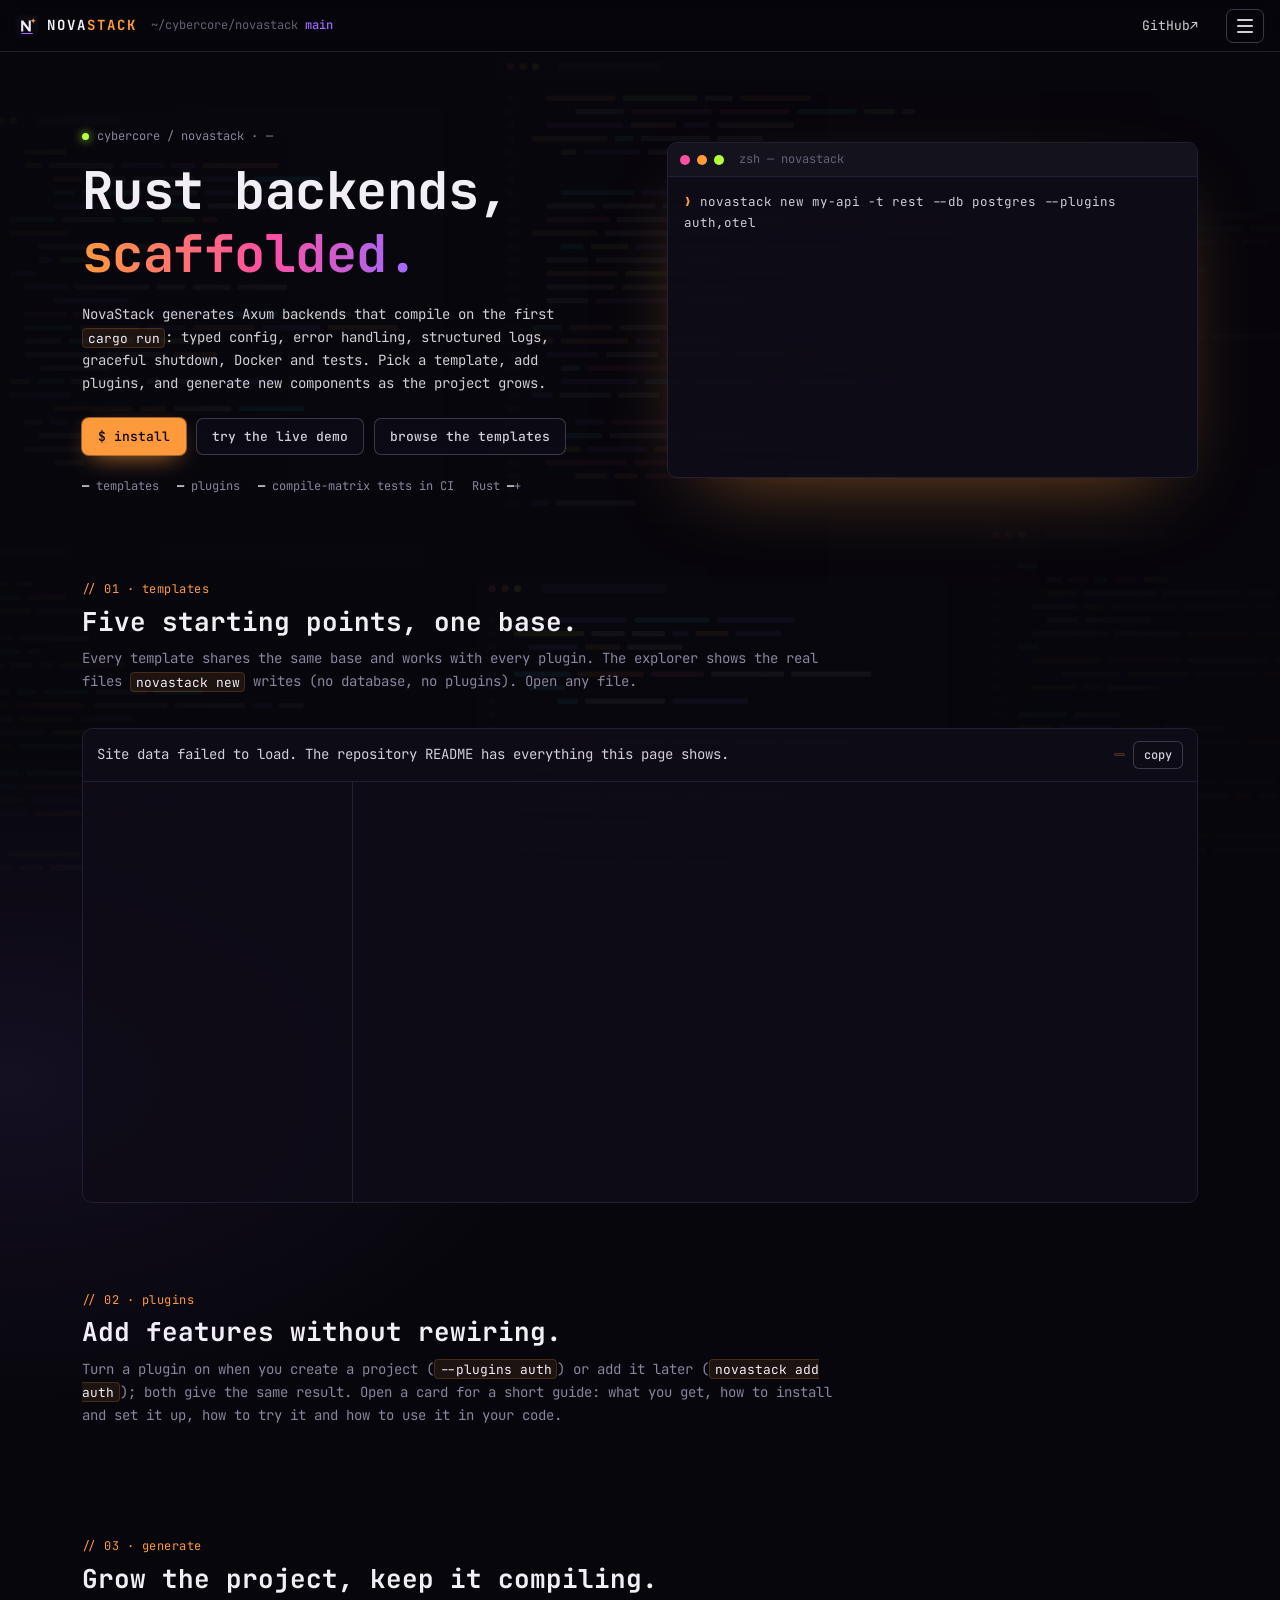
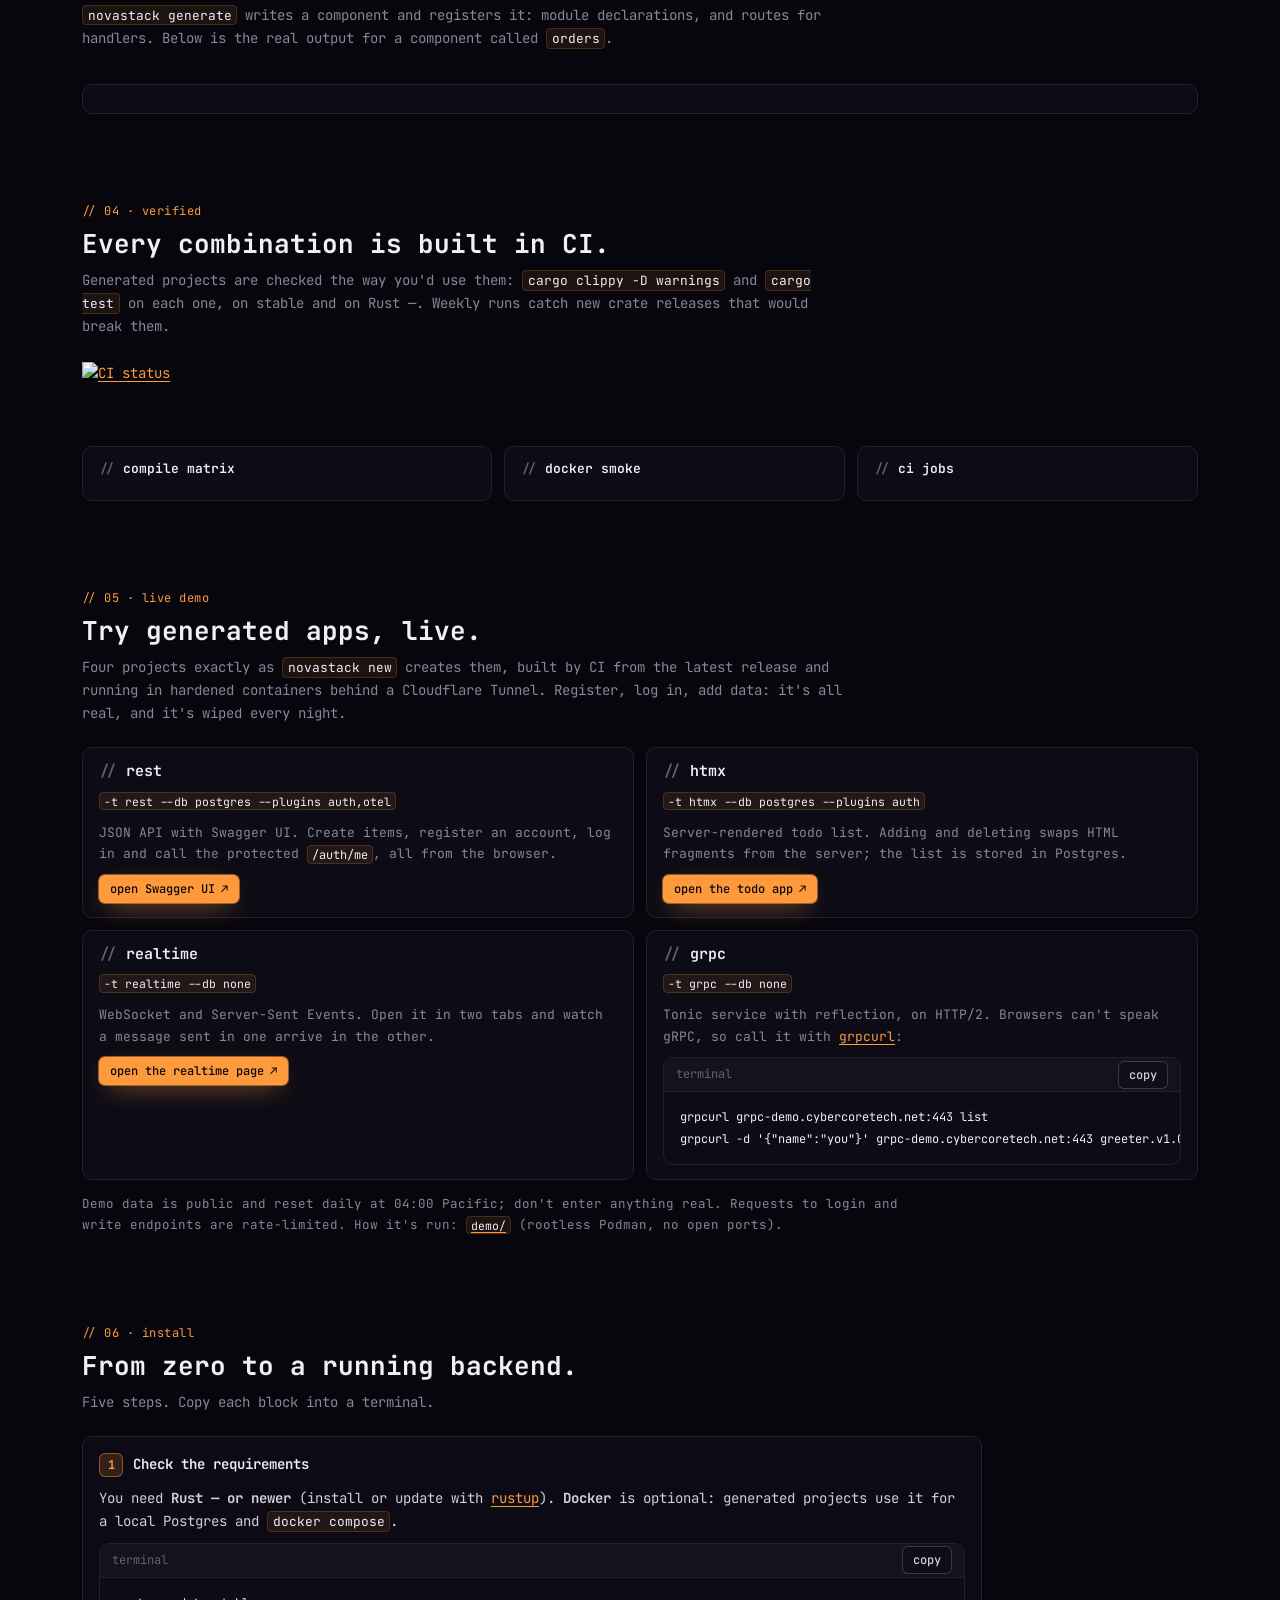
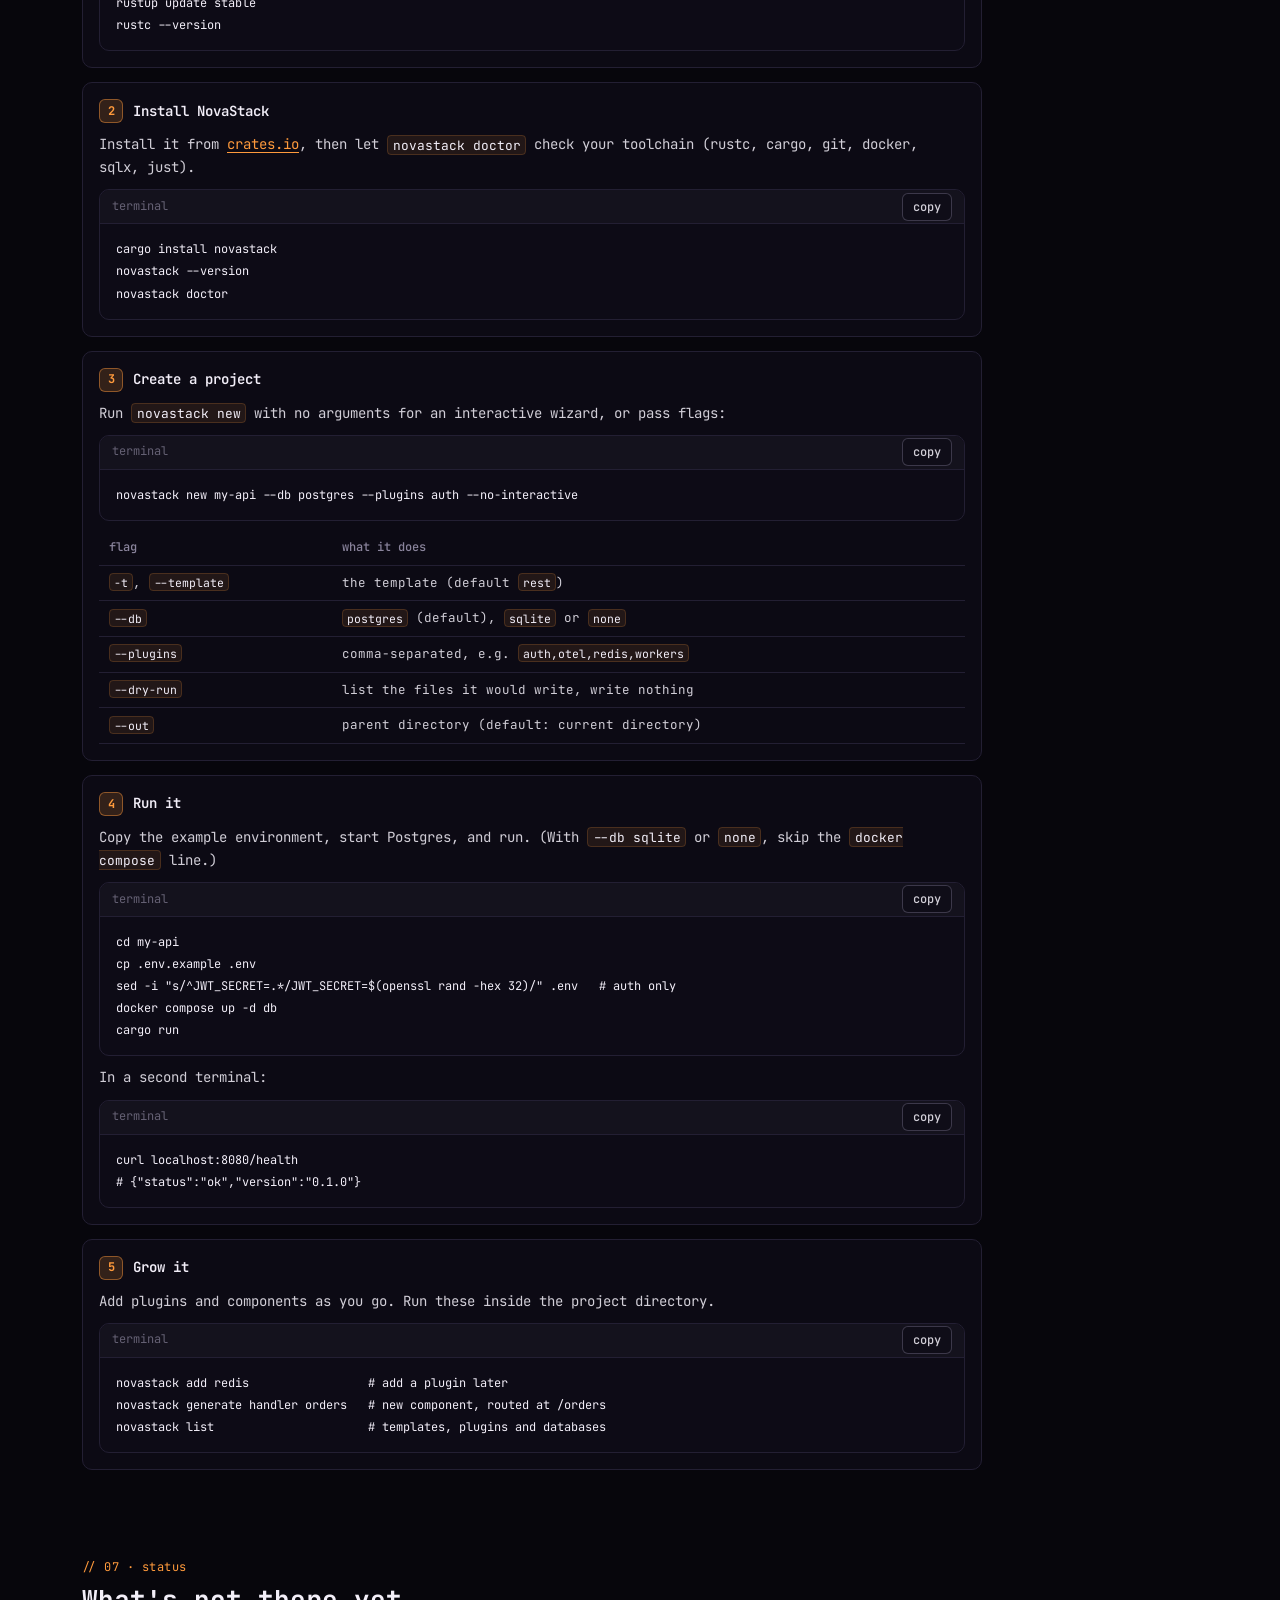
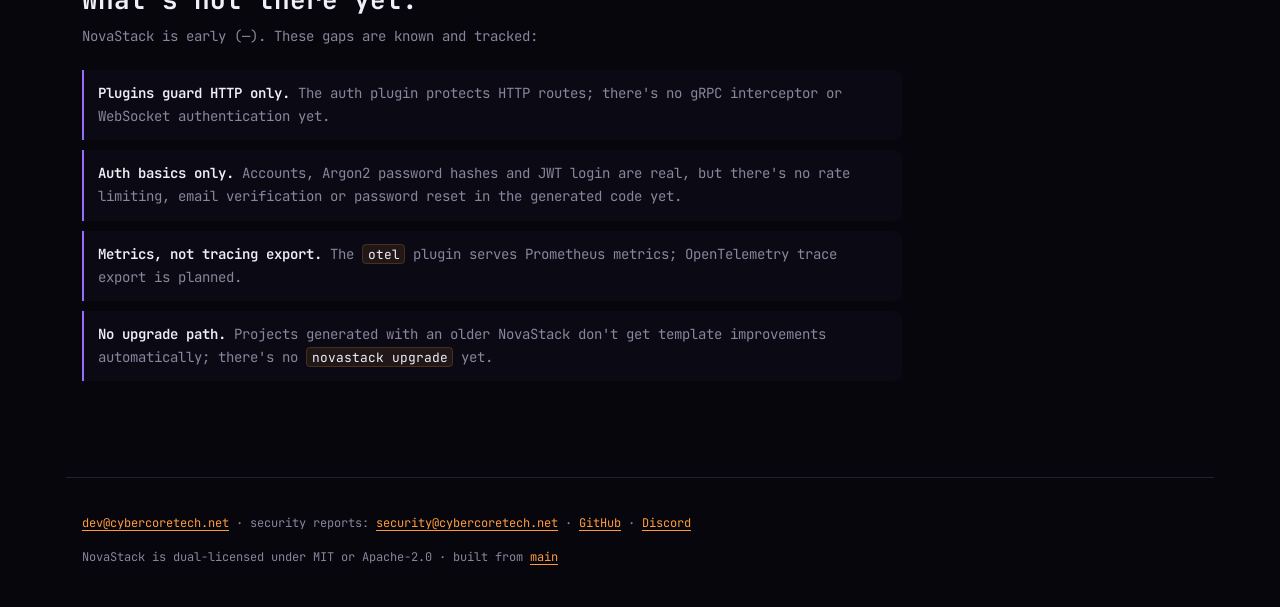
==== commit ffde9249: "feat(site): live demo section, and fix the stale status list - New "05 · live demo" section with the" ====
--- a/site/index.html
+++ b/site/index.html
@@ -52,6 +52,7 @@
         <p class="lede">NovaStack generates Axum backends that compile on the first <code>cargo run</code>: typed config, error handling, structured logs, graceful shutdown, Docker and tests. Pick a template, add plugins, and generate new components as the project grows.</p>
         <div class="cta">
           <a class="btn btn-primary" href="#install">$ install</a>
+          <a class="btn btn-ghost" href="#demo">try the live demo</a>
           <a class="btn btn-ghost" href="#templates">browse the templates</a>
         </div>
         <ul class="facts" aria-label="At a glance">
@@ -128,9 +129,46 @@
       </div>
     </section>
 
+    <section class="section" id="demo" aria-labelledby="demo-h">
+      <header class="section-head">
+        <p class="kicker">// 05 · live demo</p>
+        <h2 id="demo-h">Try generated apps, live.</h2>
+        <p>Four projects exactly as <code>novastack new</code> creates them, built by CI from the latest release and running in hardened containers behind a Cloudflare Tunnel. Register, log in, add data: it's all real, and it's wiped every night.</p>
+      </header>
+      <div class="demos">
+        <article class="panel demo">
+          <h3><span class="comment">// </span>rest</h3>
+          <p class="demo-stack"><code>-t rest --db postgres --plugins auth,otel</code></p>
+          <p>JSON API with Swagger UI. Create items, register an account, log in and call the protected <code>/auth/me</code>, all from the browser.</p>
+          <a class="btn btn-primary btn-sm" href="https://rest-demo.cybercoretech.net/docs/" target="_blank" rel="noopener">open Swagger UI <span aria-hidden="true">↗</span><span class="sr"> (opens in a new tab)</span></a>
+        </article>
+        <article class="panel demo">
+          <h3><span class="comment">// </span>htmx</h3>
+          <p class="demo-stack"><code>-t htmx --db postgres --plugins auth</code></p>
+          <p>Server-rendered todo list. Adding and deleting swaps HTML fragments from the server; the list is stored in Postgres.</p>
+          <a class="btn btn-primary btn-sm" href="https://htmx-demo.cybercoretech.net/" target="_blank" rel="noopener">open the todo app <span aria-hidden="true">↗</span><span class="sr"> (opens in a new tab)</span></a>
+        </article>
+        <article class="panel demo">
+          <h3><span class="comment">// </span>realtime</h3>
+          <p class="demo-stack"><code>-t realtime --db none</code></p>
+          <p>WebSocket and Server-Sent Events. Open it in two tabs and watch a message sent in one arrive in the other.</p>
+          <a class="btn btn-primary btn-sm" href="https://live-demo.cybercoretech.net/" target="_blank" rel="noopener">open the realtime page <span aria-hidden="true">↗</span><span class="sr"> (opens in a new tab)</span></a>
+        </article>
+        <article class="panel demo">
+          <h3><span class="comment">// </span>grpc</h3>
+          <p class="demo-stack"><code>-t grpc --db none</code></p>
+          <p>Tonic service with reflection, on HTTP/2. Browsers can't speak gRPC, so call it with <a href="https://github.com/fullstorydev/grpcurl" target="_blank" rel="noopener">grpcurl</a>:</p>
+          <div class="code"><div class="code-bar"><span>terminal</span><button class="copy btn btn-ghost btn-sm" type="button" data-copy-from="demo-grpc">copy</button></div>
+<pre id="demo-grpc"><code>grpcurl grpc-demo.cybercoretech.net:443 list
+grpcurl -d '{"name":"you"}' grpc-demo.cybercoretech.net:443 greeter.v1.Greeter/SayHello</code></pre></div>
+        </article>
+      </div>
+      <p class="demo-note">Demo data is public and reset daily at 04:00 Pacific; don't enter anything real. Requests to login and write endpoints are rate-limited. How it's run: <a href="https://github.com/cybercoretech/NovaStack/tree/main/demo" target="_blank" rel="noopener"><code>demo/</code></a> (rootless Podman, no open ports).</p>
+    </section>
+
     <section class="section" id="install" aria-labelledby="install-h">
       <header class="section-head">
-        <p class="kicker">// 05 · install</p>
+        <p class="kicker">// 06 · install</p>
         <h2 id="install-h">From zero to a running backend.</h2>
         <p>Five steps. Copy each block into a terminal.</p>
       </header>
@@ -193,15 +231,15 @@
 
     <section class="section" id="roadmap" aria-labelledby="roadmap-h">
       <header class="section-head">
-        <p class="kicker">// 06 · status</p>
+        <p class="kicker">// 07 · status</p>
         <h2 id="roadmap-h">What's not there yet.</h2>
         <p>NovaStack is early (<span data-bind="version">—</span>). These gaps are known and tracked:</p>
       </header>
       <ul class="gaps">
         <li><b>Plugins guard HTTP only.</b> The auth plugin protects HTTP routes; there's no gRPC interceptor or WebSocket authentication yet.</li>
-        <li><b>The login handler is a stub.</b> Generated <code>/auth/login</code> issues a token for any non-empty credentials and is clearly marked; wire it to your user store.</li>
+        <li><b>Auth basics only.</b> Accounts, Argon2 password hashes and JWT login are real, but there's no rate limiting, email verification or password reset in the generated code yet.</li>
         <li><b>Metrics, not tracing export.</b> The <code>otel</code> plugin serves Prometheus metrics; OpenTelemetry trace export is planned.</li>
-        <li><b>In-memory examples.</b> The example resources in the REST and HTMX templates keep data in memory, so they work with any database choice.</li>
+        <li><b>No upgrade path.</b> Projects generated with an older NovaStack don't get template improvements automatically; there's no <code>novastack upgrade</code> yet.</li>
       </ul>
     </section>
   </main>
--- a/site/styles.css
+++ b/site/styles.css
@@ -266,6 +266,14 @@
 .card-cmd { align-self: flex-start; font-size: 11.5px; }
 
 /* Gaps */
+.demos { display: grid; grid-template-columns: 1fr; gap: 12px; }
+.demo { display: grid; gap: 10px; align-content: start; min-width: 0; }
+.demo h3 { margin: 0; font-size: 15px; color: var(--white); }
+.demo p { margin: 0; color: var(--muted); font-size: 13px; }
+.demo .demo-stack code { font-size: 11.5px; white-space: normal; overflow-wrap: anywhere; }
+.demo .btn { justify-self: start; }
+.demo .code pre { overflow-x: auto; }
+.demo-note { margin: 14px 0 0; color: var(--muted); font-size: 12.5px; max-width: 820px; }
 .gaps { margin: 0; padding: 0; list-style: none; display: grid; gap: 10px; max-width: 820px; }
 .gaps li { padding: 12px 14px; border-left: 2px solid var(--purple); background: color-mix(in srgb, var(--panel) 70%, transparent); border-radius: 0 8px 8px 0; color: var(--muted); }
 .gaps b { color: var(--white); font-weight: 600; }
@@ -289,6 +297,7 @@
 /* Wider screens */
 @media (min-width: 640px) {
   .cards { grid-template-columns: repeat(2, 1fr); }
+  .demos { grid-template-columns: repeat(2, 1fr); }
 }
 @media (min-width: 900px) {
   .hero { grid-template-columns: 1.05fr 1fr; padding-top: 72px; }
